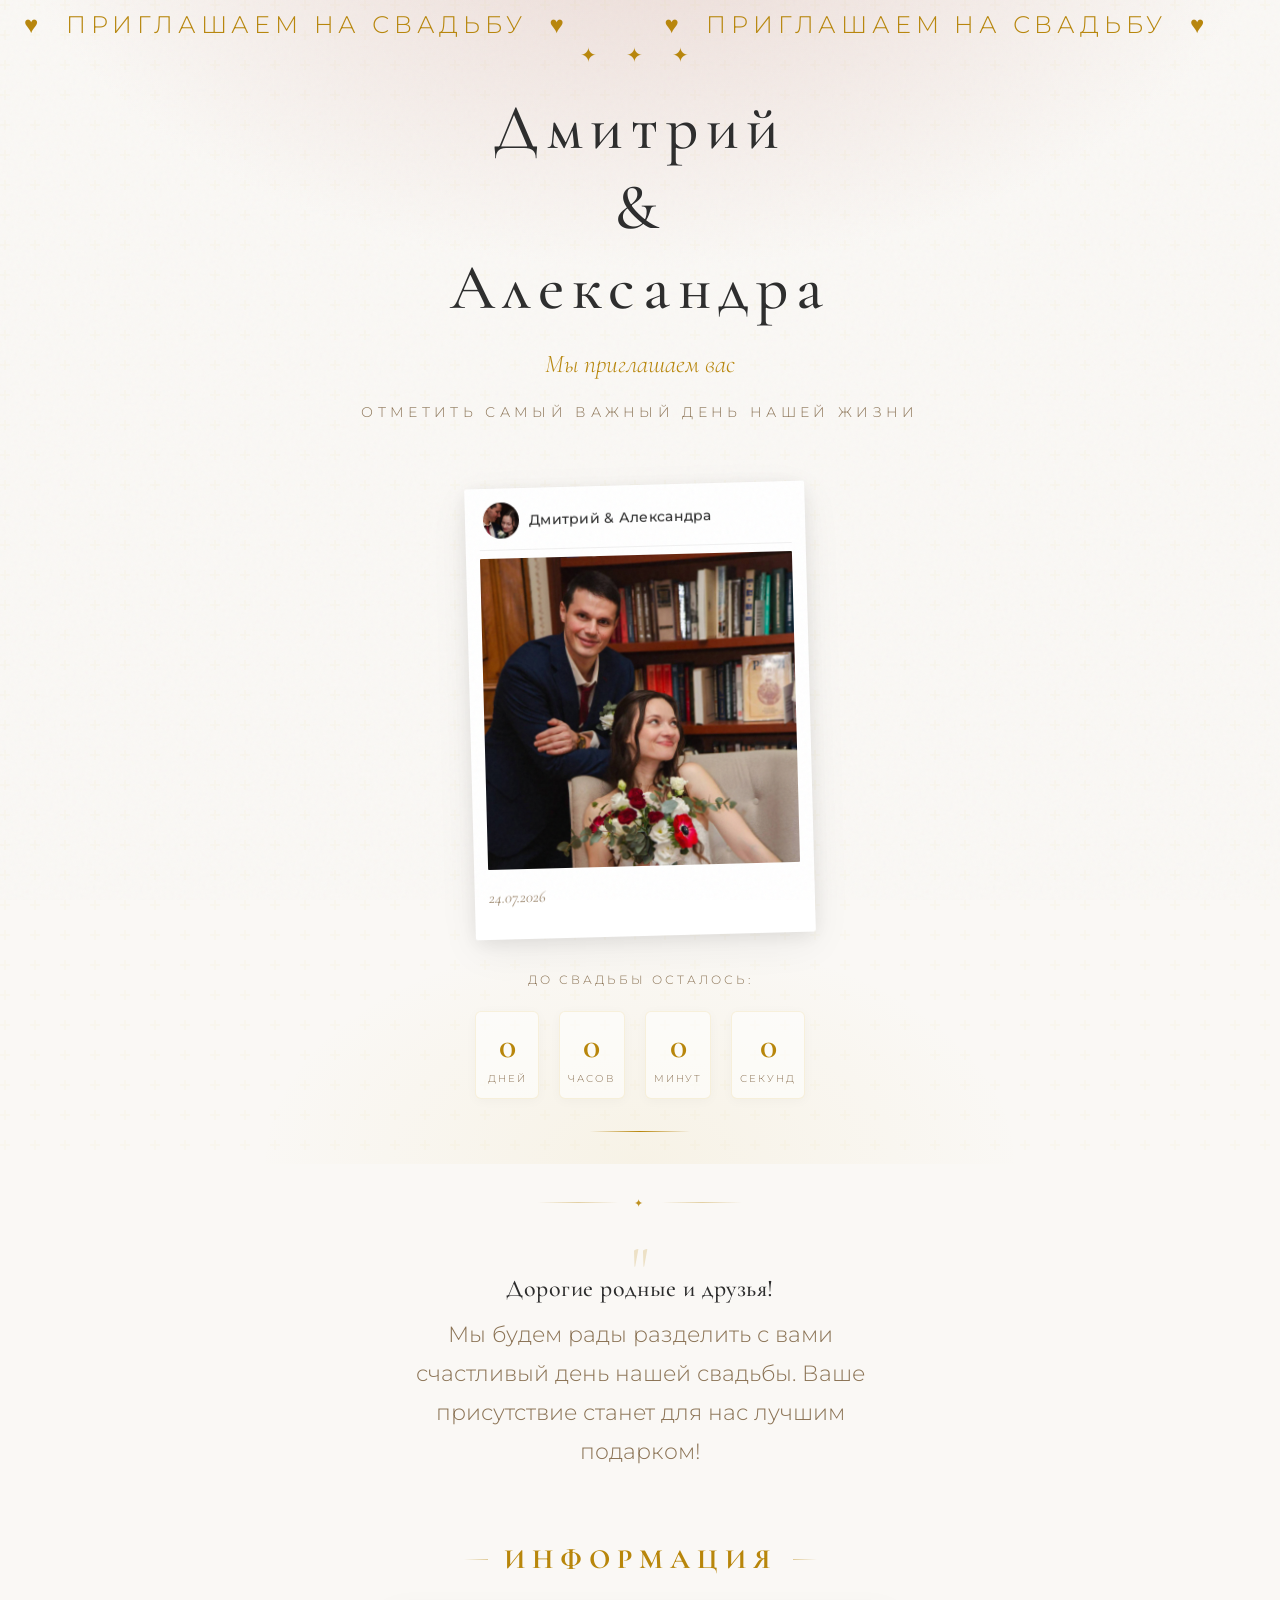
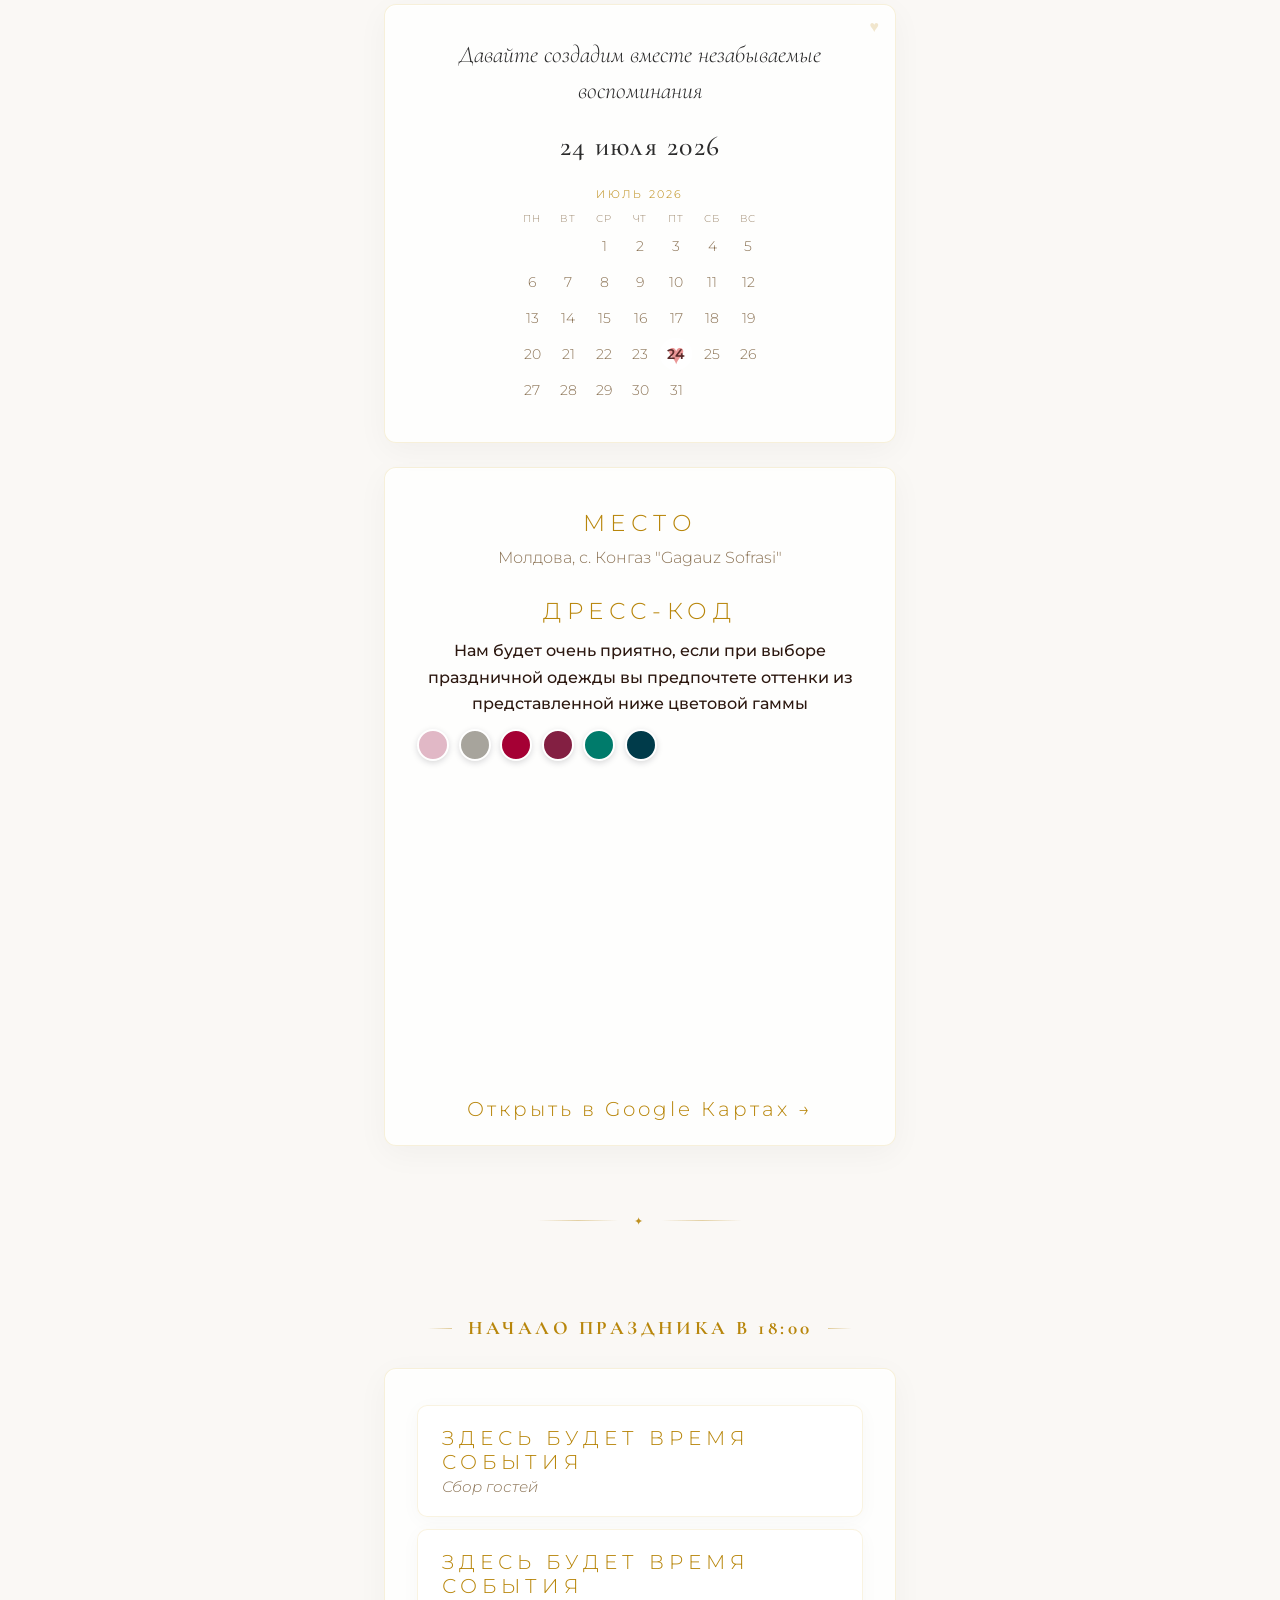
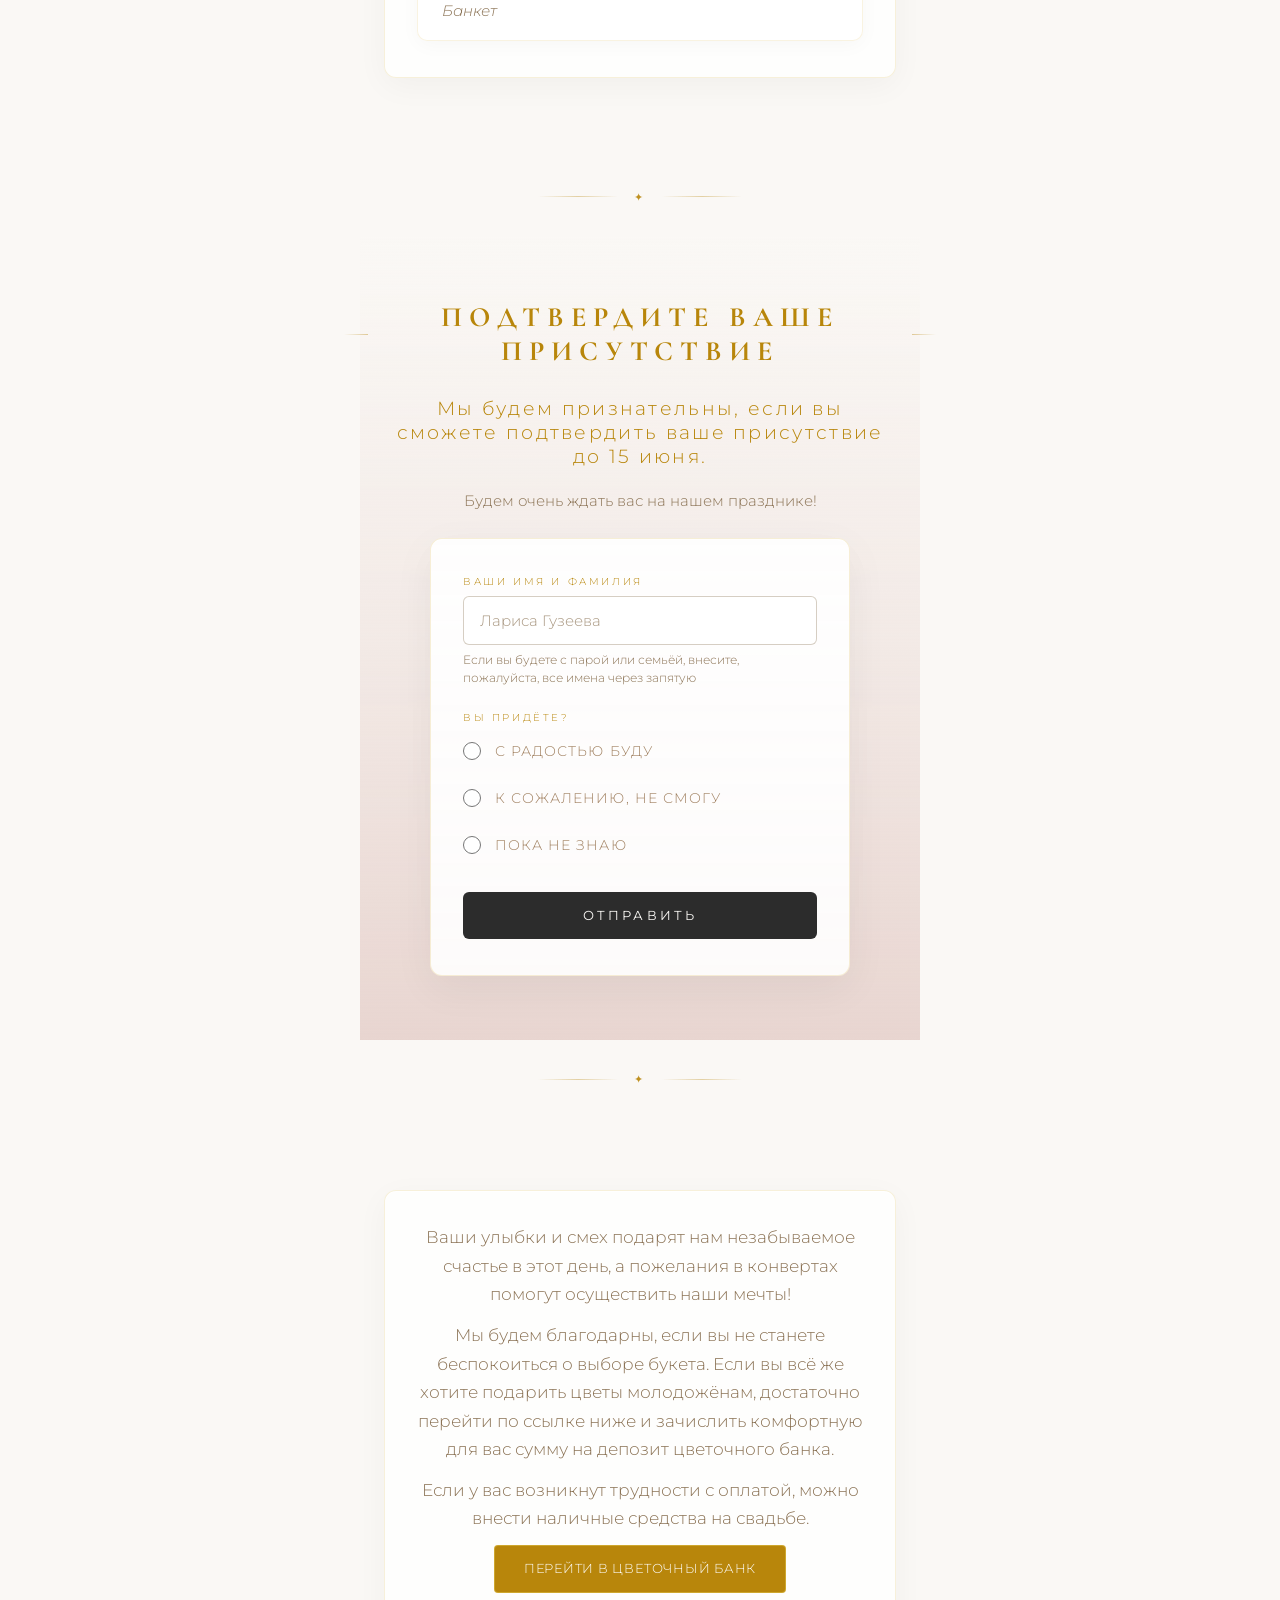
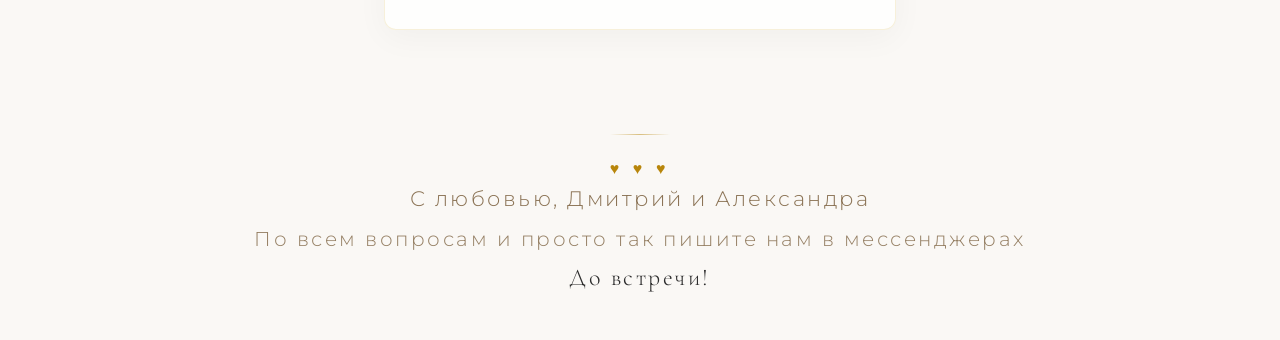
==== index.html @ a5b95714 "Update index.htmlkong" ====
<!DOCTYPE html>
<html lang="ru">
<head>
  <meta charset="UTF-8">
  <meta name="viewport" content="width=device-width, initial-scale=1.0">
  <title>Приглашение на свадьбу</title>
  <link rel="preconnect" href="https://fonts.googleapis.com">
  <link rel="preconnect" href="https://fonts.gstatic.com" crossorigin>
  <link href="https://fonts.googleapis.com/css2?family=Cormorant+Garamond:ital,wght@0,400;0,500;0,600;1,400&family=Montserrat:wght@300;400;500&display=swap" rel="stylesheet">
  <link rel="stylesheet" href="style.css">
</head>
<body>
  <div class="hero-with-marquee">
    <div class="marquee-wrap">
      <div class="marquee">
      <span class="marquee__part"><span>♥</span> Приглашаем на свадьбу <span>♥</span></span>
      <span class="marquee__part"><span>♥</span> Приглашаем на свадьбу <span>♥</span></span>
      <span class="marquee__part"><span>♥</span> Приглашаем на свадьбу <span>♥</span></span>
      <span class="marquee__part"><span>♥</span> Приглашаем на свадьбу <span>♥</span></span>
      <span class="marquee__part"><span>♥</span> Приглашаем на свадьбу <span>♥</span></span>
      <span class="marquee__part"><span>♥</span> Приглашаем на свадьбу <span>♥</span></span>
      <span class="marquee__part"><span>♥</span> Приглашаем на свадьбу <span>♥</span></span>
      <span class="marquee__part"><span>♥</span> Приглашаем на свадьбу <span>♥</span></span>
    </div>
    </div>
    <section class="hero">
    <p class="ornament">✦ ✦ ✦</p>
    <h1 class="names">Дмитрий</br>& </br>Александра</h1>
    <p class="and">Мы приглашаем вас</p>
    <p class="invite-text">отметить самый важный день нашей жизни</p>
    <div class="hero-polaroid">
      <div class="polaroid polaroid--hero">
        <div class="polaroid__header">
          <div class="polaroid__avatar" style="background-image: url('zxcvbn.jpeg');"></div>
          <div class="polaroid__names">Дмитрий & Александра</div>
        </div>
        <div class="polaroid__img">
          <img src="asdfgh.jpeg" alt="Дмитрий и Александра">
        </div>
        <div class="polaroid__footer">
          <span class="polaroid__caption">24.07.2026</span>
        </div>
      </div>
    </div>
    <p class="countdown-label-text">до свадьбы осталось:</p>
    <div class="countdown" id="countdown">
      <div class="countdown-item">
        <span class="countdown-value" id="days">—</span>
        <span class="countdown-label">дней</span>
      </div>
      <div class="countdown-item">
        <span class="countdown-value" id="hours">—</span>
        <span class="countdown-label">часов</span>
      </div>
      <div class="countdown-item">
        <span class="countdown-value" id="mins">—</span>
        <span class="countdown-label">минут</span>
      </div>
      <div class="countdown-item">
        <span class="countdown-value" id="secs">—</span>
        <span class="countdown-label">секунд</span>
      </div>
    </div>
    <div class="divider"></div>
  </section>
  </div>

  <div class="section-divider" data-scroll><span>✦</span></div>

  <div class="welcome-block" data-scroll>
    <p class="welcome-block__title">Дорогие родные и друзья!</p>
    <p class="welcome-block__text">Мы будем рады разделить с вами счастливый день нашей свадьбы. Ваше присутствие станет для нас лучшим подарком!</p>
  </div>

  <section class="section section--compact-bottom" data-scroll>
    <h2 class="section-title">Информация</h2>
    <div class="date-block">
      <p class="date-block__phrase">Давайте создадим вместе незабываемые воспоминания</p>
      <p class="date-block__date-script">24 июля 2026</p>
      <div class="date-block__calendar">
        <div class="date-block__calendar-title">Июль 2026</div>
        <div class="date-block__calendar-weekdays">
          <span>ПН</span><span>ВТ</span><span>СР</span><span>ЧТ</span><span>ПТ</span><span>СБ</span><span>ВС</span>
        </div>
        <div class="date-block__calendar-days">
          <span class="date-block__calendar-day"></span>
          <span class="date-block__calendar-day"></span>
          <span class="date-block__calendar-day">1</span>
          <span class="date-block__calendar-day">2</span>
          <span class="date-block__calendar-day">3</span>
          <span class="date-block__calendar-day">4</span>
          <span class="date-block__calendar-day">5</span>
          <span class="date-block__calendar-day">6</span>
          <span class="date-block__calendar-day">7</span>
          <span class="date-block__calendar-day">8</span>
          <span class="date-block__calendar-day">9</span>
          <span class="date-block__calendar-day">10</span>
          <span class="date-block__calendar-day">11</span>
          <span class="date-block__calendar-day">12</span>
          <span class="date-block__calendar-day">13</span>
          <span class="date-block__calendar-day">14</span>
          <span class="date-block__calendar-day">15</span>
          <span class="date-block__calendar-day">16</span>
          <span class="date-block__calendar-day">17</span>
          <span class="date-block__calendar-day">18</span>
          <span class="date-block__calendar-day">19</span>
          <span class="date-block__calendar-day">20</span>
          <span class="date-block__calendar-day">21</span>
          <span class="date-block__calendar-day">22</span>
          <span class="date-block__calendar-day">23</span>
          <span class="date-block__calendar-day date-block__calendar-day--wedding"><span>24</span></span>
          <span class="date-block__calendar-day">25</span>
          <span class="date-block__calendar-day">26</span>
          <span class="date-block__calendar-day">27</span>
          <span class="date-block__calendar-day">28</span>
          <span class="date-block__calendar-day">29</span>
          <span class="date-block__calendar-day">30</span>
          <span class="date-block__calendar-day">31</span>
        </div>
      </div>
    </div>
    <div class="place-card">
      <div class="place-card__info">
  <div class="detail-row">
    <span class="detail-label">Место</span>
    Молдова, с. Конгаз "Gagauz Sofrasi"
  </div>
  <div class="detail-row dress-code-row">
    <span class="detail-label">Дресс-код</span>
    <div class="dress-code-content">
      <span class="dress-code-label">Нам будет очень приятно, если при выборе праздничной одежды вы предпочтете оттенки из представленной ниже цветовой гаммы</span>
      <div class="color-palette">
        <div class="color-swatch" style="background-color: #E1B8C6;" title="Pantone 19-1224 TPX - Truffle"></div>
        <div class="color-swatch" style="background-color: #A7A49C;" title="Pantone 17-1115 TPX - Walnut"></div>
        <div class="color-swatch" style="background-color: #A50034;" title="Pantone 19-4916 TPX - Deep Teal"></div>
        <div class="color-swatch" style="background-color: #831F42;" title="Pantone 19-1224 TPX - Truffle"></div>
        <div class="color-swatch" style="background-color: #007B6B;" title="Pantone 17-1115 TPX - Walnut"></div>
        <div class="color-swatch" style="background-color: #003B4A;" title="Pantone 19-4916 TPX - Deep Teal"></div>
      </div>
    </div>
  </div>
</div>
      <div class="place-card__map">
        <iframe src="https://maps.google.com/maps?q=Kongaz,+Moldova&t=m&z=13&output=embed"  allowfullscreen="" loading="lazy" referrerpolicy="no-referrer-when-downgrade" title="Молдова, г. Чадыр-Лунга"></iframe>
      </div>
      <p class="place-card__link">
        <a href="https://www.google.com/maps/place/Gagauz+Sofrası/@46.1061228,28.6009418,13.83z/data=!4m18!1m8!3m7!1s0x40b7cd3c4e07f09d:0x3402a57061448d49!2z0KfQsNC00YvRgC3Qm9GD0L3Qs9CwLCDQnNC-0LvQtNC-0LLQsA!3b1!8m2!3d46.0590759!4d28.8212268!16zL20vMGR5czh2!3m8!1s0x40b631abdd2b59dd:0x30cd38978a6bdcf3!5m2!4m1!1i2!8m2!3d46.0997766!4d28.5982657!16s%2Fg%2F11ffw6vs9q?entry=ttu&g_ep=EgoyMDI2MDQyOS4wIKXMDSoASAFQAw%3D%3D" target="_blank" rel="noopener noreferrer" class="map-link">Открыть в Google Картах →</a>
      </p>
    </div>
  </section>

  <div class="section-divider" data-scroll><span>✦</span></div>

  <section class="section" data-scroll>
    <h2 class="section-title section-title--small">НАЧАЛО ПРАЗДНИКА В 18:00</h2>
    <div class="details-card">
      <div class="timing-card">
        <div class="timing-time">Здесь будет время события</div>
        <div class="timing-event">Сбор гостей</div>
      </div>
      <div class="timing-card">
        <div class="timing-time">Здесь будет время события</div>
        <div class="timing-event">Банкет</div>
      </div>
    </div>
  </section>

  <div class="section-divider" data-scroll><span>✦</span></div>

  <section class="section rsvp-section" data-scroll>
    <h2 class="section-title">Подтвердите ваше присутствие</h2>
    <p class="form-deadline">Мы будем признательны, если вы сможете подтвердить ваше присутствие до 15 июня.</p>
    <p class="rsvp-text" style="margin-bottom: 1.5rem;">
      Будем очень ждать вас на нашем празднике!
    </p>
   <form class="rsvp-form" id="rsvp-form" action="https://formspree.io/f/xbdzqblz" method="POST">

<input type="hidden" name="_next" value="https://DimaSasha.github.io/wedding-site/thanks.html">

  <div class="form-group">
    <label for="fio" class="form-label">Ваши имя и фамилия</label>
    <input type="text" id="fio" name="fio" placeholder="Лариса Гузеева" required>
    <p class="form-hint">Если вы будете с парой или семьёй, внесите, пожалуйста, все имена через запятую</p>
  </div>

  <div class="form-group">
    <label class="form-label">Вы придёте?</label>
    <div class="form-options">
      <label class="form-option">
        <input type="radio" name="presence" value="yes" required>
        С радостью буду
      </label>
      <label class="form-option">
        <input type="radio" name="presence" value="no">
        К сожалению, не смогу
      </label>
      <label class="form-option">
        <input type="radio" name="presence" value="maybe">
        Пока не знаю
      </label>
    </div>
  </div>

  <button type="submit" class="form-submit">Отправить</button>
</form>
  </section>

  <div class="section-divider" data-scroll><span>✦</span></div>

  <section class="section" data-scroll>
    <div class="flowers-note">
      <p class="flowers-note__text">
        Ваши улыбки и смех подарят нам незабываемое счастье в этот день, а пожелания в конвертах помогут осуществить наши мечты!
      </p>
      <p class="flowers-note__text">
        Мы будем благодарны, если вы не станете беспокоиться о выборе букета. Если вы всё же хотите подарить цветы молодожёнам, достаточно перейти по ссылке ниже и зачислить комфортную для вас сумму на депозит цветочного банка.
      </p>
      <p class="flowers-note__text">
        Если у вас возникнут трудности с оплатой, можно внести наличные средства на свадьбе.
      </p>
      <p class="flowers-note__link">
        <a href="https://bouquetist.ru/svadba-dmitriya-i-aleksandry/" target="_blank" rel="noopener noreferrer" class="flowers-note__button">
          Перейти в цветочный банк
        </a>
      </p>
    </div>
  </section>

  <footer class="footer">
    <p class="footer-hearts">♥ ♥ ♥</p>
    <p>С любовью, Дмитрий и Александра</p>
    <p class="footer-contact">По всем вопросам и просто так пишите нам в мессенджерах</p>
    <p class="footer-goodbye">До встречи!</p>
  </footer>

  <script src="script.js"></script>
</body>
</html>
---- style.css ----
:root {
  --cream: #faf8f5;
  --blush: #e8d5d0;
  --gold: #b8860b;
  --gold-light: #d4af37;
  --charcoal: #2c2c2c;
  --soft-brown: #8b7355;
  --bronze: #a08060;
}

* {
  margin: 0;
  padding: 0;
  box-sizing: border-box;
}

html {
  scroll-behavior: smooth;
}

body {
   
  transition: opacity 0.4s ease;

  font-family: 'Montserrat', sans-serif;
  background: var(--cream);
  color: var(--charcoal);
  overflow-x: hidden;
  font-weight: 300;
  position: relative;
}

body::before {
  content: '';
  position: fixed;
  top: 0;
  left: 0;
  right: 0;
  bottom: 0;
  background-image: url("data:image/svg+xml,%3Csvg viewBox='0 0 256 256' xmlns='http://www.w3.org/2000/svg'%3E%3Cfilter id='noise'%3E%3CfeTurbulence type='fractalNoise' baseFrequency='0.9' numOctaves='4' stitchTiles='stitch'/%3E%3C/filter%3E%3Crect width='100%25' height='100%25' filter='url(%23noise)' opacity='0.03'/%3E%3C/svg%3E");
  pointer-events: none;
  z-index: 9999;
}

.hero-with-marquee {
  position: relative;
}

.marquee-wrap {
  position: absolute;
  top: 0;
  left: 0;
  right: 0;
  z-index: 10;
  overflow: hidden;
  padding: 0.6rem 0 1.25rem;
  white-space: nowrap;
  background: transparent;
}

.marquee {
  display: inline-flex;
  font-size: 1.5rem;
  letter-spacing: 0.2em;
  color: var(--soft-brown);
  animation: marquee 30s linear infinite;
}

.marquee__part {
  flex-shrink: 0;
  padding-right: 2em;
  white-space: nowrap;
  text-transform: uppercase;
}

.marquee span {
  color: var(--gold);
  margin: 0 0.5em;
}

@keyframes marquee {
  0% { transform: translateX(0); }
  100% { transform: translateX(-12.5%); }
}

.hero {
  min-height: 100vh;
  display: flex;
  flex-direction: column;
  align-items: center;
  justify-content: center;
  text-align: center;
  padding: 2rem 1.5rem;
  position: relative;
  background: 
    radial-gradient(ellipse 90% 60% at 50% -10%, rgba(232, 213, 208, 0.9) 0%, transparent 55%),
    radial-gradient(ellipse 60% 40% at 50% 100%, rgba(212, 175, 55, 0.08) 0%, transparent 50%),
    var(--cream);
}

.hero::before {
  content: '';
  position: absolute;
  top: 0;
  left: 0;
  right: 0;
  bottom: 0;
  background: url("data:image/svg+xml,%3Csvg width='60' height='60' viewBox='0 0 60 60' xmlns='http://www.w3.org/2000/svg'%3E%3Cg fill='none' fill-rule='evenodd'%3E%3Cg fill='%23d4af37' fill-opacity='0.06'%3E%3Cpath d='M36 34v-4h-2v4h-4v2h4v4h2v-4h4v-2h-4zm0-30V0h-2v4h-4v2h4v4h2V6h4V4h-4zM6 34v-4H4v4H0v2h4v4h2v-4h4v-2H6zM6 4V0H4v4H0v2h4v4h2V6h4V4H6z'/%3E%3C/g%3E%3C/g%3E%3C/svg%3E");
  opacity: 0.6;
  pointer-events: none;
}

.hero::after {
  content: '';
  position: absolute;
  top: 1.5rem;
  left: 1.5rem;
  right: 1.5rem;
  bottom: 1.5rem;
  border-radius: 2px;
  pointer-events: none;
}

.ornament {
  font-family: 'Cormorant Garamond', serif;
  font-size: 1.25rem;
  color: var(--gold);
  letter-spacing: 0.6em;
  margin-top: 0.7rem;
  margin-bottom: 1.25rem;
  animation: fadeIn 1.2s ease-out;
}

.names {
  font-family: 'Cormorant Garamond', serif;
  font-size: clamp(2.25rem, 7vw, 4rem);
  font-weight: 500;
  letter-spacing: 0.12em;
  line-height: 1.25;
  margin-bottom: 0.5rem;
  color: var(--charcoal);
  animation: fadeIn 1s ease-out 0.2s both;
  text-shadow: 0 1px 2px rgba(255,255,255,0.5);
}

.and {
  font-family: 'Cormorant Garamond', serif;
  font-style: italic;
  font-size: 1.6rem;
  color: var(--gold);
  margin: 0.75rem 0 1.5rem;
  animation: fadeIn 1s ease-out 0.4s both;
}

.invite-text {
  font-size: 0.9rem;
  letter-spacing: 0.3em;
  text-transform: uppercase;
  color: var(--soft-brown);
  margin-bottom: 2.5rem;
  animation: fadeIn 1s ease-out 0.6s both;
}

.countdown {
  display: flex;
  gap: clamp(0.75rem, 3vw, 1.25rem);
  justify-content: center;
  flex-wrap: wrap;
  margin-top: 1rem;
  animation: fadeIn 1s ease-out 0.7s both;
}

.countdown-item {
  text-align: center;
  min-width: 64px;
  padding: 0.75rem 0.5rem;
  background: rgba(255, 255, 255, 0.55);
  border-radius: 6px;
  border: 1px solid rgba(212, 175, 55, 0.15);
  box-shadow: 0 2px 12px rgba(0,0,0,0.03);
  transition: transform 0.25s ease, box-shadow 0.25s ease;
}

.countdown-item:hover {
  transform: translateY(-2px);
  box-shadow: 0 4px 16px rgba(0,0,0,0.05);
}

.countdown-value {
  font-family: 'Cormorant Garamond', serif;
  font-size: clamp(1.75rem, 4vw, 2.25rem);
  font-weight: 600;
  color: var(--gold);
  display: block;
  line-height: 1.2;
}

.countdown-label {
  font-size: 0.6rem;
  letter-spacing: 0.2em;
  text-transform: uppercase;
  color: var(--soft-brown);
  margin-top: 0.2rem;
}

.countdown-label-text {
  font-size: 0.75rem;
  letter-spacing: 0.25em;
  text-transform: uppercase;
  color: var(--soft-brown);
  margin-top: 0.5rem;
  margin-bottom: 0.5rem;
}

.divider {
  width: 100px;
  height: 1px;
  background: linear-gradient(90deg, transparent, var(--gold), transparent);
  margin: 2rem auto 0;
  animation: fadeIn 1s ease-out 0.8s both;
}

.section-divider {
  display: flex;
  align-items: center;
  justify-content: center;
  gap: 1rem;
  padding: 2rem 0;
  margin: 0 auto;
  max-width: 560px;
  opacity: 0;
  transform: scale(0.95);
  transition: opacity 0.5s ease, transform 0.5s ease;
}

.section-divider.visible {
  opacity: 1;
  transform: scale(1);
}

.section-divider::before,
.section-divider::after {
  content: '';
  flex: 1;
  max-width: 80px;
  height: 1px;
  background: linear-gradient(90deg, transparent, rgba(184, 134, 11, 0.35), transparent);
}

.section-divider span {
  font-size: 0.7rem;
  letter-spacing: 0.3em;
  color: var(--gold);
  opacity: 0.9;
}

.section-divider .divider-ornament {
  display: inline-flex;
  gap: 0.35rem;
  align-items: center;
}

.section-divider .divider-ornament::before,
.section-divider .divider-ornament::after {
  content: '·';
  font-size: 0.5rem;
  color: var(--gold);
  opacity: 0.6;
}

@keyframes fadeIn {
  from {
    opacity: 0;
    transform: translateY(16px);
  }
  to {
    opacity: 1;
    transform: translateY(0);
  }
}

.section {
  max-width: 560px;
  margin: 0 auto;
  padding: 3.5rem 1.5rem;
  text-align: center;
  opacity: 0;
  transform: translateY(24px);
  transition: opacity 0.6s ease, transform 0.6s ease;
}

.section.visible {
  opacity: 1;
  transform: translateY(0);
}

.section--compact-bottom {
  padding-bottom: 2.2rem;
}

.section-title {
  font-family: 'Cormorant Garamond', serif;
  font-size: clamp(1.5rem, 4vw, 1.75rem);
  color: var(--gold);
  letter-spacing: 0.25em;
  margin-bottom: 1.75rem;
  text-transform: uppercase;
  position: relative;
  display: inline-block;
}

.section-title--small {
  font-size: 1.2rem;
  letter-spacing: 0.18em;
  white-space: nowrap;
}

.section-title::before,
.section-title::after {
  content: '';
  position: absolute;
  top: 50%;
  width: 24px;
  height: 1px;
  background: linear-gradient(90deg, transparent, rgba(184, 134, 11, 0.4));
}

.section-title::before {
  right: calc(100% + 1rem);
}

.section-title::after {
  left: calc(100% + 1rem);
  background: linear-gradient(90deg, rgba(184, 134, 11, 0.4), transparent);
}

.details-card {
  background: rgba(255, 255, 255, 0.82);
  border: 1px solid rgba(212, 175, 55, 0.18);
  border-radius: 12px;
  padding: 2.25rem 2rem;
  margin-bottom: 1.5rem;
  box-shadow: 0 8px 32px rgba(0, 0, 0, 0.04), 0 1px 0 rgba(255,255,255,0.8) inset;
  transition: transform 0.35s ease, box-shadow 0.35s ease;
}

.details-card:hover {
  transform: translateY(-2px);
  box-shadow: 0 12px 40px rgba(0, 0, 0, 0.06), 0 1px 0 rgba(255,255,255,0.8) inset;
}

.detail-row {
  margin-bottom: 1.25rem;
  font-size: 1rem;
  line-height: 1.65;
  color: var(--soft-brown);
}

.detail-row:last-child {
  margin-bottom: 0;
}

.detail-label {
  display: block;
  font-size: 1.45rem;
  letter-spacing: 0.25em;
  text-transform: uppercase;
  color: var(--gold);
  margin-bottom: 0.2rem;
}

.date-block {
  background: rgba(255, 255, 255, 0.82);
  border: 1px solid rgba(212, 175, 55, 0.18);
  border-radius: 12px;
  padding: 2rem 2rem 2.25rem;
  margin-bottom: 1.5rem;
  box-shadow: 0 8px 32px rgba(0, 0, 0, 0.04), 0 1px 0 rgba(255,255,255,0.8) inset;
  text-align: center;
  position: relative;
  overflow: hidden;
}

.date-block::before {
  content: '♥';
  position: absolute;
  top: 0.75rem;
  right: 1rem;
  font-size: 1rem;
  color: rgba(184, 134, 11, 0.2);
}

.date-block__phrase {
  font-family: 'Cormorant Garamond', serif;
  font-size: 1.5rem;
  font-style: italic;
  color: var(--charcoal);
  margin-bottom: 1.25rem;
  line-height: 1.5;
}

.date-block__date-script {
  font-family: 'Cormorant Garamond', serif;
  font-size: 1.75rem;
  font-weight: 500;
  color: var(--charcoal);
  margin-bottom: 1.5rem;
  letter-spacing: 0.05em;
}

.date-block__calendar {
  display: inline-block;
  text-align: center;
  font-size: 0.85rem;
  color: var(--soft-brown);
}

.date-block__calendar-title {
  font-size: 0.7rem;
  letter-spacing: 0.2em;
  text-transform: uppercase;
  color: var(--gold);
  margin-bottom: 0.75rem;
}

.date-block__calendar-weekdays {
  display: grid;
  grid-template-columns: repeat(7, 2rem);
  gap: 0.25rem;
  margin-bottom: 0.35rem;
  font-size: 0.6rem;
  letter-spacing: 0.1em;
  color: var(--soft-brown);
  opacity: 0.85;
}

.date-block__calendar-days {
  display: grid;
  grid-template-columns: repeat(7, 2rem);
  gap: 0.25rem;
  font-family: 'Montserrat', sans-serif;
}

.date-block__calendar-day {
  width: 2rem;
  height: 2rem;
  display: flex;
  align-items: center;
  justify-content: center;
  border-radius: 4px;
}

.date-block__calendar-day--wedding {
  position: relative;
  color: #5b2a2a; /* тёмный цвет числа 25 для контраста */
  font-weight: 600;
  background: rgba(255, 255, 255, 0.96);
  border-radius: 999px;
}

.date-block__calendar-day--wedding::before {
  content: '♥';
  position: absolute;
  font-size: 1.8rem;
  color: rgba(220, 80, 80, 0.6); /* мягкое розово‑красное сердце */
  line-height: 1;
}

.date-block__calendar-day--wedding span {
  position: relative;
  z-index: 1;
}

.rsvp-section {
  background: linear-gradient(180deg, var(--cream) 0%, rgba(232, 213, 208, 0.4) 50%, var(--blush) 100%);
  padding: 4rem 1.5rem;
}

.rsvp-text {
  font-size: 0.95rem;
  color: var(--soft-brown);
  margin-bottom: 1.25rem;
  line-height: 1.75;
}

.footer {
  padding: 3rem 1.5rem;
  text-align: center;
  font-size: 1.3rem;
  color: var(--soft-brown);
  letter-spacing: 0.12em;
}

.footer-hearts {
  font-size: 1rem;
  color: var(--gold);
  margin-bottom: 0.5rem;
  letter-spacing: 0.3em;
}

.footer-contact {
  font-size: 1.25rem;
  color: var(--soft-brown);
  margin-top: 1rem;
  opacity: 0.9;
}

.footer-goodbye {
  font-family: 'Cormorant Garamond', serif;
  font-size: 1.5rem;
  margin-top: 0.75rem;
  color: var(--charcoal);
}

.footer::before {
  content: '';
  display: block;
  width: 60px;
  height: 1px;
  background: linear-gradient(90deg, transparent, var(--gold), transparent);
  margin: 0 auto 1.5rem;
  opacity: 0.5;
}

.place-card {
  background: rgba(255, 255, 255, 0.82);
  border: 1px solid rgba(212, 175, 55, 0.18);
  border-radius: 12px;
  overflow: hidden;
  box-shadow: 0 8px 32px rgba(0, 0, 0, 0.04), 0 1px 0 rgba(255,255,255,0.8) inset;
  transition: transform 0.35s ease, box-shadow 0.35s ease;
}

.place-card:hover {
  transform: translateY(-3px);
  box-shadow: 0 14px 44px rgba(0, 0, 0, 0.06), 0 1px 0 rgba(255,255,255,0.8) inset;
}

.place-card__info {
  padding: 2.25rem 2rem 1.5rem;
  text-align: center;
}

.place-card__info .detail-row {
  margin-bottom: 1.25rem;
}

.place-card__info .detail-row:last-child {
  margin-bottom: 0;
}

.place-card__map {
  overflow: hidden;
  padding: 0 1.5rem 1rem;
}

.place-card__map iframe {
  display: block;
  width: 100%;
  height: 280px;
  border: 0;
  border-radius: 8px;
}

.place-card__link {
  padding: 1rem 2rem 1.5rem;
  text-align: center;
  margin: 0;
}

.map-link-wrap {
  margin-top: 0.75rem;
  text-align: center;
}

.map-link {
  display: inline-flex;
  align-items: center;
  gap: 0.4rem;
  font-size: 1.25rem;
  color: var(--gold);
  text-decoration: none;
  letter-spacing: 0.15em;
  transition: color 0.2s;
}

.map-link:hover {
  color: var(--charcoal);
}

.timing-card {
  background: rgba(255, 255, 255, 0.7);
  border: 1px solid rgba(212, 175, 55, 0.15);
  border-radius: 10px;
  padding: 1.25rem 1.5rem;
  margin-bottom: 0.75rem;
  text-align: left;
  box-shadow: 0 4px 20px rgba(0, 0, 0, 0.03);
  transition: background 0.25s ease, transform 0.25s ease;
}

.timing-card:hover {
  background: rgba(255, 255, 255, 0.85);
  transform: translateX(4px);
}

.timing-card:last-child {
  margin-bottom: 0;
}

.timing-time {
  font-size: 1.25rem;
  letter-spacing: 0.25em;
  text-transform: uppercase;
  color: var(--gold);
  margin-bottom: 0.2rem;
}

.timing-event {
  font-size: 0.95rem;
  color: var(--soft-brown);
  font-style: italic;
}

.form-deadline {
  font-size: 1.2rem;
  color: var(--gold);
  margin-bottom: 1.25rem;
  letter-spacing: 0.12em;
}

.form-group {
  text-align: left;
  margin-bottom: 1.5rem;
}

.form-group .form-label {
  display: block;
  font-size: 0.65rem;
  letter-spacing: 0.25em;
  text-transform: uppercase;
  color: var(--gold);
  margin-bottom: 0.5rem;
}

.form-group input[type="text"] {
  width: 100%;
  padding: 0.85rem 1rem;
  font-family: 'Montserrat', sans-serif;
  font-size: 0.95rem;
  font-weight: 300;
  border: 1px solid rgba(139, 115, 85, 0.35);
  border-radius: 6px;
  background: rgba(255, 255, 255, 0.95);
  color: var(--charcoal);
  transition: border-color 0.2s, box-shadow 0.2s;
}

.form-group input[type="text"]:focus {
  outline: none;
  border-color: var(--gold);
  box-shadow: 0 0 0 3px rgba(184, 134, 11, 0.12);
}

.form-group input::placeholder {
  color: var(--soft-brown);
  opacity: 0.75;
}

.form-hint {
  margin-top: 0.4rem;
  font-size: 0.75rem;
  color: var(--soft-brown);
  line-height: 1.5;
}

.form-options {
  display: flex;
  flex-direction: column;
  gap: 0.5rem;
}

.form-option {
  display: flex;
  align-items: center;
  gap: 0.85rem;
  cursor: pointer;
  padding: 0.65rem 0;
  color: var(--bronze);
  font-size: 0.85rem;
  font-weight: 300;
  letter-spacing: 0.08em;
  text-transform: uppercase;
  transition: color 0.2s;
}

.form-option input[type="radio"] {
  width: 18px;
  height: 18px;
  margin: 0;
  cursor: pointer;
  accent-color: var(--gold);
  flex-shrink: 0;
  border: 1px solid rgba(139, 115, 85, 0.5);
  border-radius: 50%;
  background: #fff;
}

.form-option:hover {
  color: var(--charcoal);
}

.rsvp-form {
  max-width: 420px;
  margin: 0 auto;
  background: rgba(255, 255, 255, 0.9);
  padding: 2.25rem 2rem;
  border-radius: 12px;
  border: 1px solid rgba(212, 175, 55, 0.2);
  box-shadow: 0 12px 40px rgba(0, 0, 0, 0.06), 0 1px 0 rgba(255,255,255,0.9) inset;
  transition: box-shadow 0.35s ease;
}

.rsvp-form:focus-within {
  box-shadow: 0 16px 48px rgba(0, 0, 0, 0.08), 0 0 0 1px rgba(184, 134, 11, 0.15), 0 1px 0 rgba(255,255,255,0.9) inset;
}

.form-submit {
  width: 100%;
  padding: 1rem 1.5rem;
  font-family: 'Montserrat', sans-serif;
  font-size: 0.8rem;
  font-weight: 400;
  letter-spacing: 0.25em;
  text-transform: uppercase;
  color: var(--cream);
  background: var(--charcoal);
  border: none;
  border-radius: 6px;
  cursor: pointer;
  margin-top: 0.25rem;
  transition: all 0.3s ease;
}

.form-submit:hover {
  background: var(--gold);
  transform: translateY(-2px);
  box-shadow: 0 6px 20px rgba(184, 134, 11, 0.25);
}

.flowers-note {
  max-width: 520px;
  margin: 1rem auto 0;
  padding: 2rem 2rem 2.25rem;
  background: rgba(255, 255, 255, 0.82);
  border: 1px solid rgba(212, 175, 55, 0.18);
  border-radius: 12px;
  box-shadow: 0 8px 32px rgba(0, 0, 0, 0.04), 0 1px 0 rgba(255,255,255,0.8) inset;
  text-align: center;
  font-size: 1.05rem;
  color: var(--soft-brown);
  line-height: 1.7;
}

.flowers-note__text {
  margin-bottom: 0.75rem;
}

.flowers-note__link a {
  color: rgb(255, 255, 255);
  text-decoration: none;
  letter-spacing: 0.06em;
}

.flowers-note__link a:hover {
  text-decoration: underline;
}

.flowers-note__button {
  display: inline-block;
  padding: 0.75rem 1.8rem;
  border-radius: 4px;
  border: 1px solid rgba(212, 175, 55, 0.8);
  background: var(--gold);
  font-size: 0.8rem;
  letter-spacing: 0.16em;
  text-transform: uppercase;
  color: var(--cream);
  text-decoration: none;
  transition: all 0.25s ease;
}

.flowers-note__button:hover {
  background: var(--cream);
  color: var(--gold);
  text-decoration: none;
  transform: translateY(-1px);
  box-shadow: 0 6px 18px rgba(184, 134, 11, 0.25);
}

.welcome-block {
  opacity: 0;
  transform: translateY(24px);
  transition: opacity 0.6s ease, transform 0.6s ease;
}

.welcome-block.visible {
  opacity: 1;
  transform: translateY(0);
}

.welcome-block {
  text-align: center;
  padding: 2rem 1.5rem 1rem;
  max-width: 520px;
  margin: 0 auto;
}

.welcome-block {
  position: relative;
}

.welcome-block::before {
  content: '"';
  position: absolute;
  top: -0.25rem;
  left: 50%;
  transform: translateX(-50%);
  font-family: 'Cormorant Garamond', serif;
  font-size: 4rem;
  color: var(--gold);
  opacity: 0.2;
  line-height: 1;
}

.welcome-block__title {
  font-family: 'Cormorant Garamond', serif;
  font-size: 1.5rem;
  font-weight: 500;
  color: var(--charcoal);
  margin-bottom: 0.75rem;
  letter-spacing: 0.02em;
}

.welcome-block__text {
  font-size: 1.35rem;
  line-height: 1.8;
  color: var(--soft-brown);
}

.hero-polaroid {
  margin: 1.5rem 0 1.75rem;
  display: flex;
  justify-content: center;
}

.polaroid {
  background: #fff;
  padding: 0.75rem 0.75rem 1.75rem;
  border-radius: 2px;
  box-shadow: 0 4px 20px rgba(0,0,0,0.08), 0 12px 40px rgba(0,0,0,0.06);
  max-width: 280px;
  transform: rotate(-2deg);
  transition: transform 0.3s ease, box-shadow 0.3s ease;
}

.polaroid:hover {
  transform: rotate(0deg) scale(1.02);
  box-shadow: 0 8px 28px rgba(0,0,0,0.12), 0 16px 48px rgba(0,0,0,0.08);
}

.polaroid--hero {
  max-width: 340px;
  padding: 0.9rem 0.9rem 2rem;
  transform: rotate(-1.5deg);
}

.polaroid--hero .polaroid__header {
  padding: 0 0.25rem 0.65rem;
  margin-bottom: 0.5rem;
}

.polaroid--hero .polaroid__avatar {
  width: 36px;
  height: 36px;
}

.polaroid--hero .polaroid__names {
  font-size: 0.9rem;
}

.polaroid--hero .polaroid__img {
  aspect-ratio: 1;
}

.polaroid--hero .polaroid__footer {
  padding-top: 1.1rem;
}

.polaroid--hero .polaroid__caption {
  font-size: 1rem;
}

.polaroid__header {
  display: flex;
  align-items: center;
  gap: 0.6rem;
  padding: 0 0.25rem 0.6rem;
  border-bottom: 1px solid rgba(0,0,0,0.06);
  margin-bottom: 0.5rem;
}

.polaroid__avatar {
  width: 32px;
  height: 32px;
  border-radius: 50%;
  background-size: cover;
  background-position: center;
  flex-shrink: 0;
}

.polaroid__names {
  font-size: 0.85rem;
  font-weight: 500;
  color: var(--charcoal);
  letter-spacing: 0.02em;
}

.polaroid__label {
  margin-left: auto;
  font-size: 0.65rem;
  letter-spacing: 0.15em;
  color: var(--soft-brown);
  text-transform: uppercase;
}

.polaroid__img {
  overflow: hidden;
  border-radius: 1px;
  aspect-ratio: 1;
  background: var(--cream);
}

.polaroid__img img {
  display: block;
  width: 100%;
  height: 100%;
  object-fit: cover;
}

.polaroid__footer {
  padding-top: 1rem;
  text-align: left;
}

.polaroid__caption {
  font-family: 'Cormorant Garamond', serif;
  font-size: 0.95rem;
  font-style: italic;
  color: var(--soft-brown);
}

.waiting-block {
  text-align: center;
  padding: 0 1.5rem 2rem;
  max-width: 440px;
  margin: 0 auto;
}

.waiting-block__text {
  font-family: 'Cormorant Garamond', serif;
  font-size: 1.4rem;
  color: var(--charcoal);
  line-height: 1.5;
}

.waiting-block__sub {
  font-size: 0.85rem;
  color: var(--soft-brown);
  margin-top: 0.5rem;
  letter-spacing: 0.05em;
}
/* Дресс-код с цветами Pantone */
.dress-code-row {
  display: block !important;
}

.dress-code-content {
  display: flex;
  align-items: center;
  flex-wrap: wrap;
  gap: 0.75rem;
  margin-top: 0.5rem;
}

.dress-code-label {
  font-weight: 500;
  color: #2c1810;
  font-size: 1rem;
}

.color-palette {
  display: flex;
  gap: 0.6rem;
  align-items: center;
}

.color-swatch {
  width: 32px;
  height: 32px;
  border-radius: 50%;
  cursor: pointer;
  transition: all 0.3s ease;
  box-shadow: 0 2px 6px rgba(0, 0, 0, 0.15);
  border: 2px solid white;
}

.color-swatch:hover {
  transform: scale(1.1);
  box-shadow: 0 4px 10px rgba(0, 0, 0, 0.2);
}

@media (max-width: 600px) {
  .color-swatch {
    width: 28px;
    height: 28px;
  }
  .dress-code-content {
    gap: 0.5rem;
  }
}
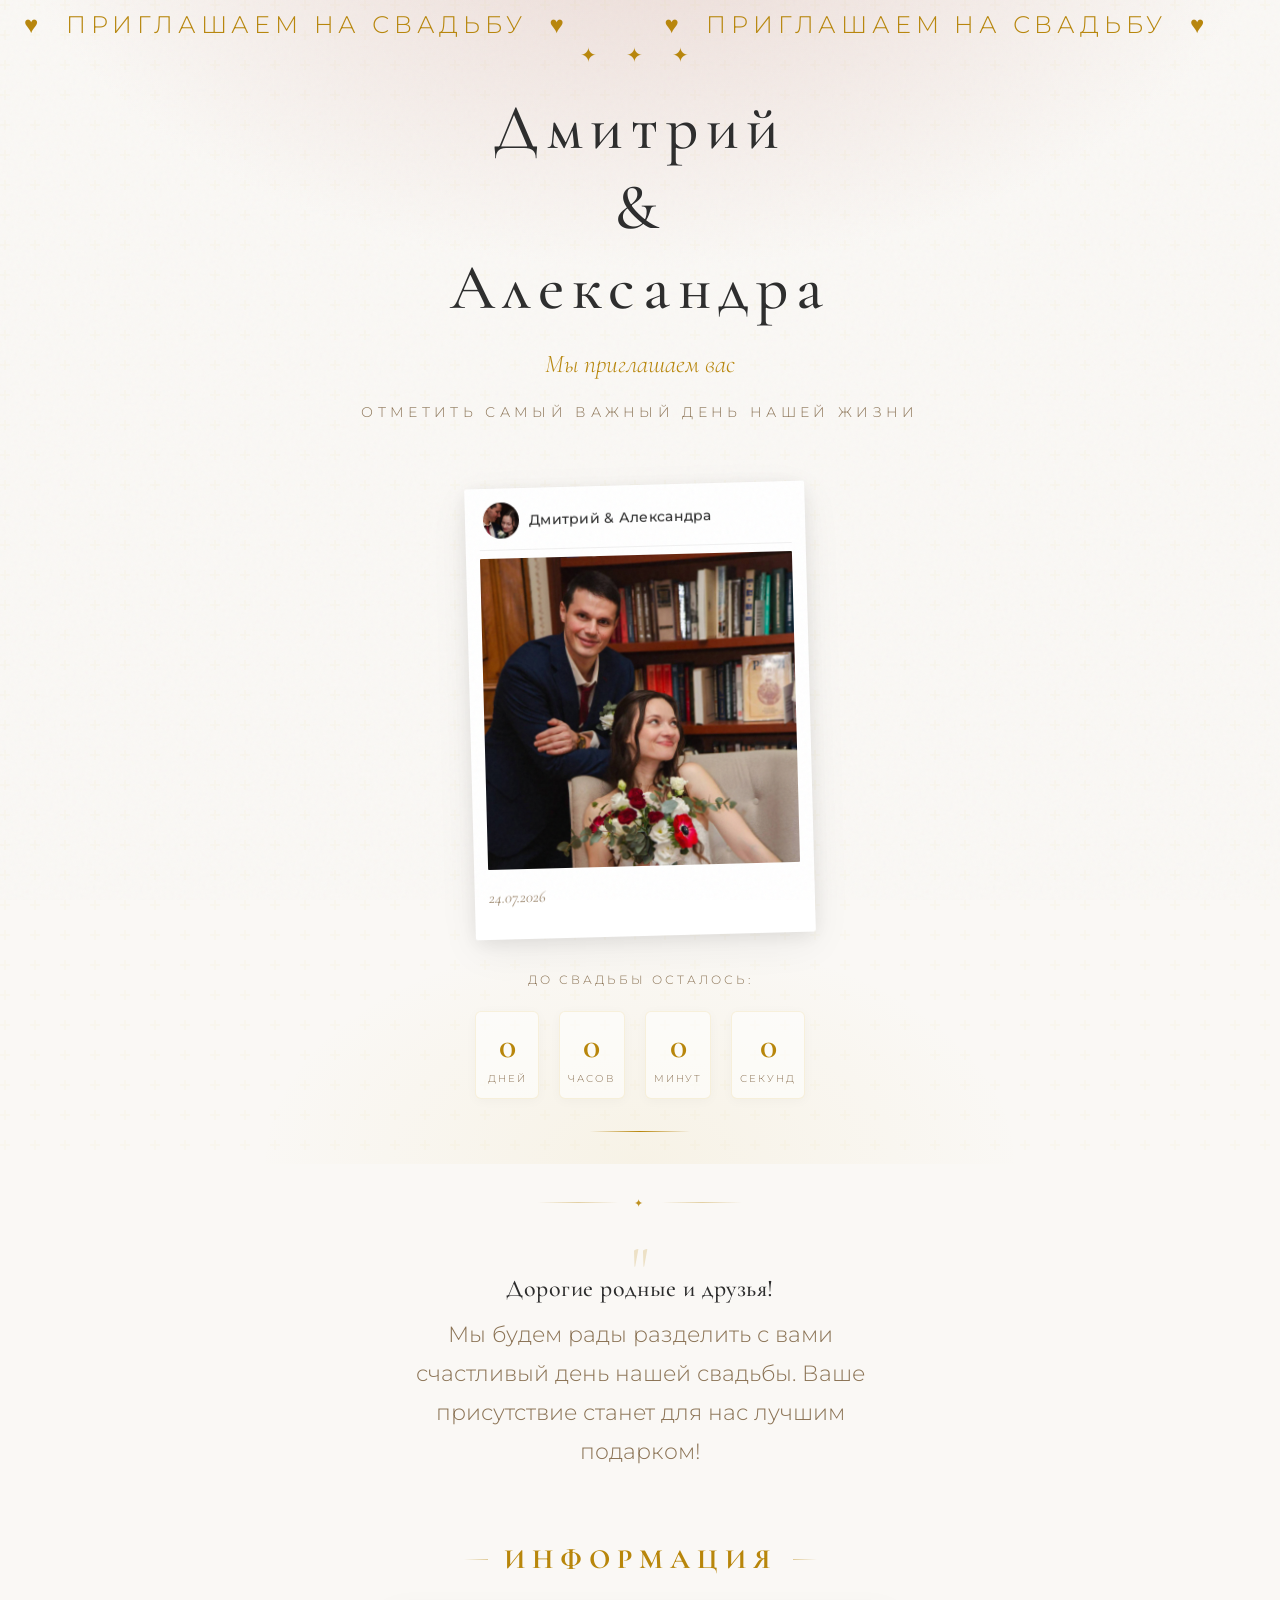
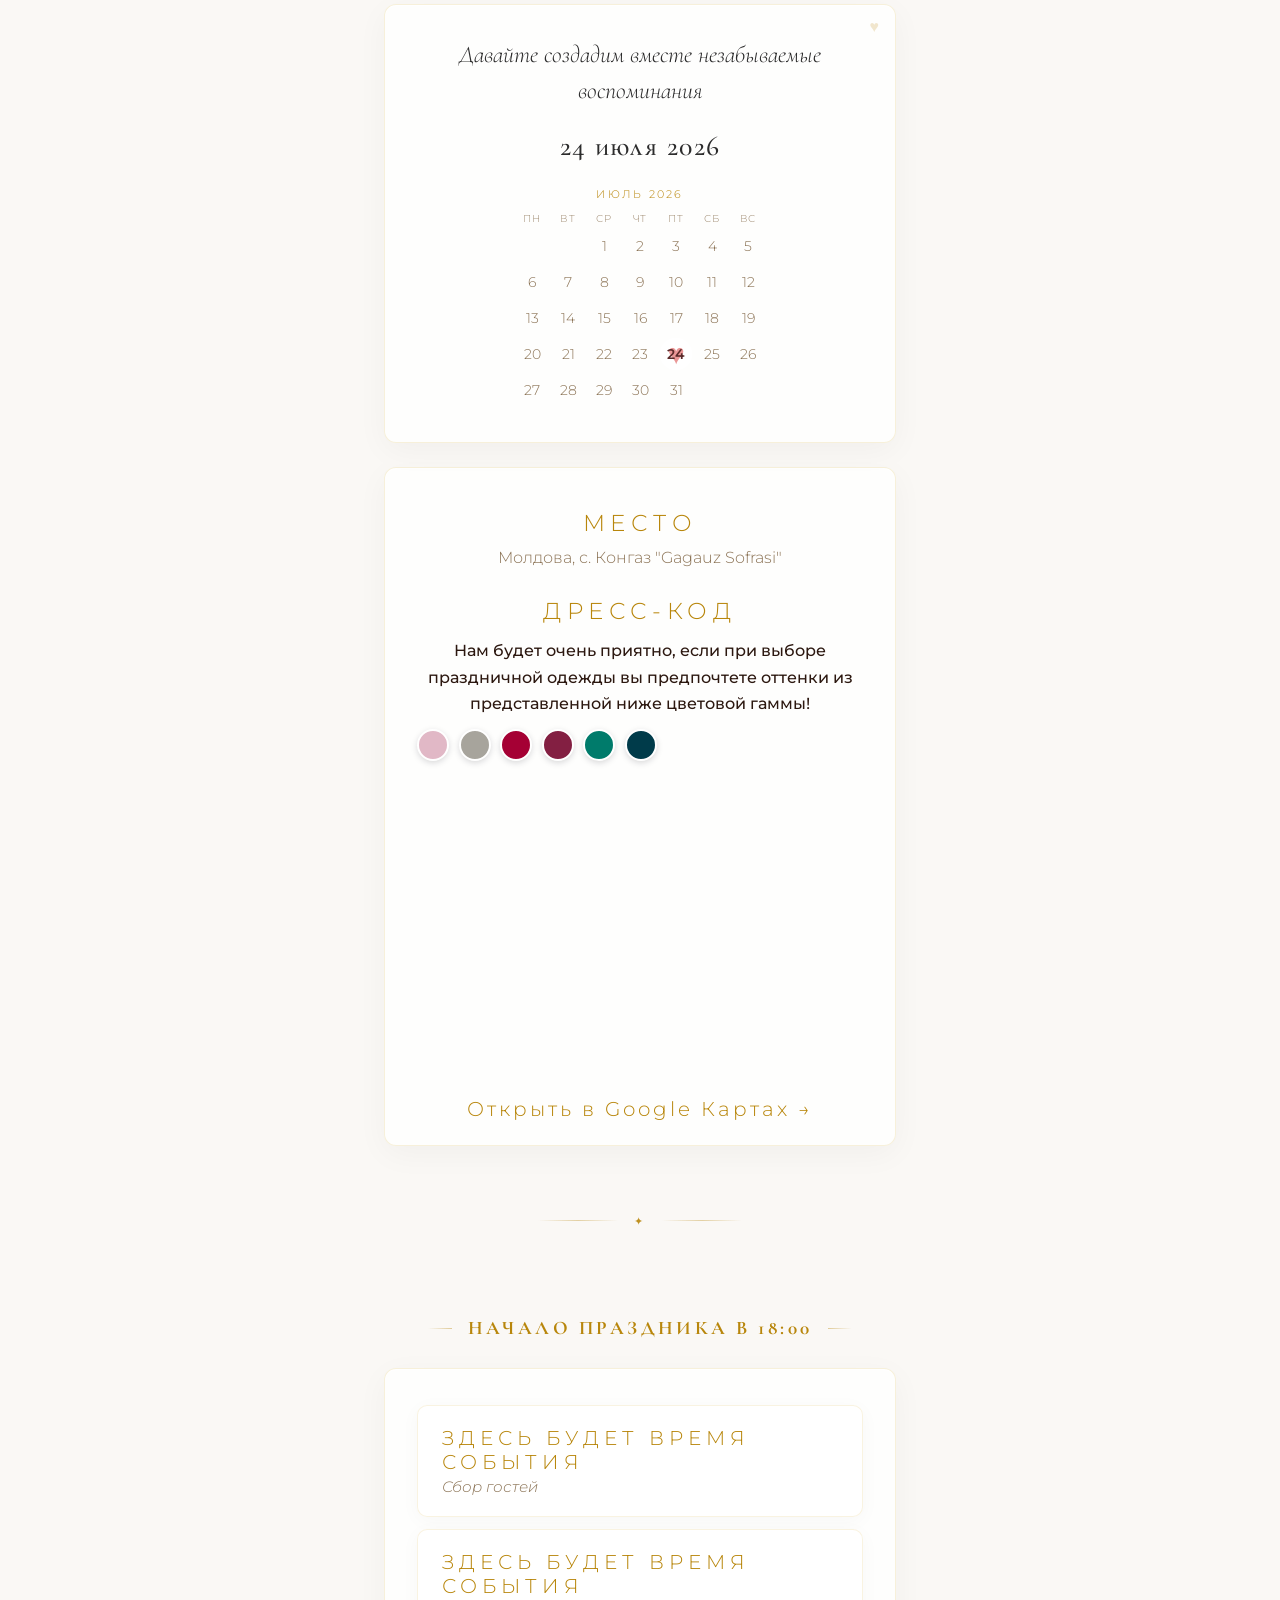
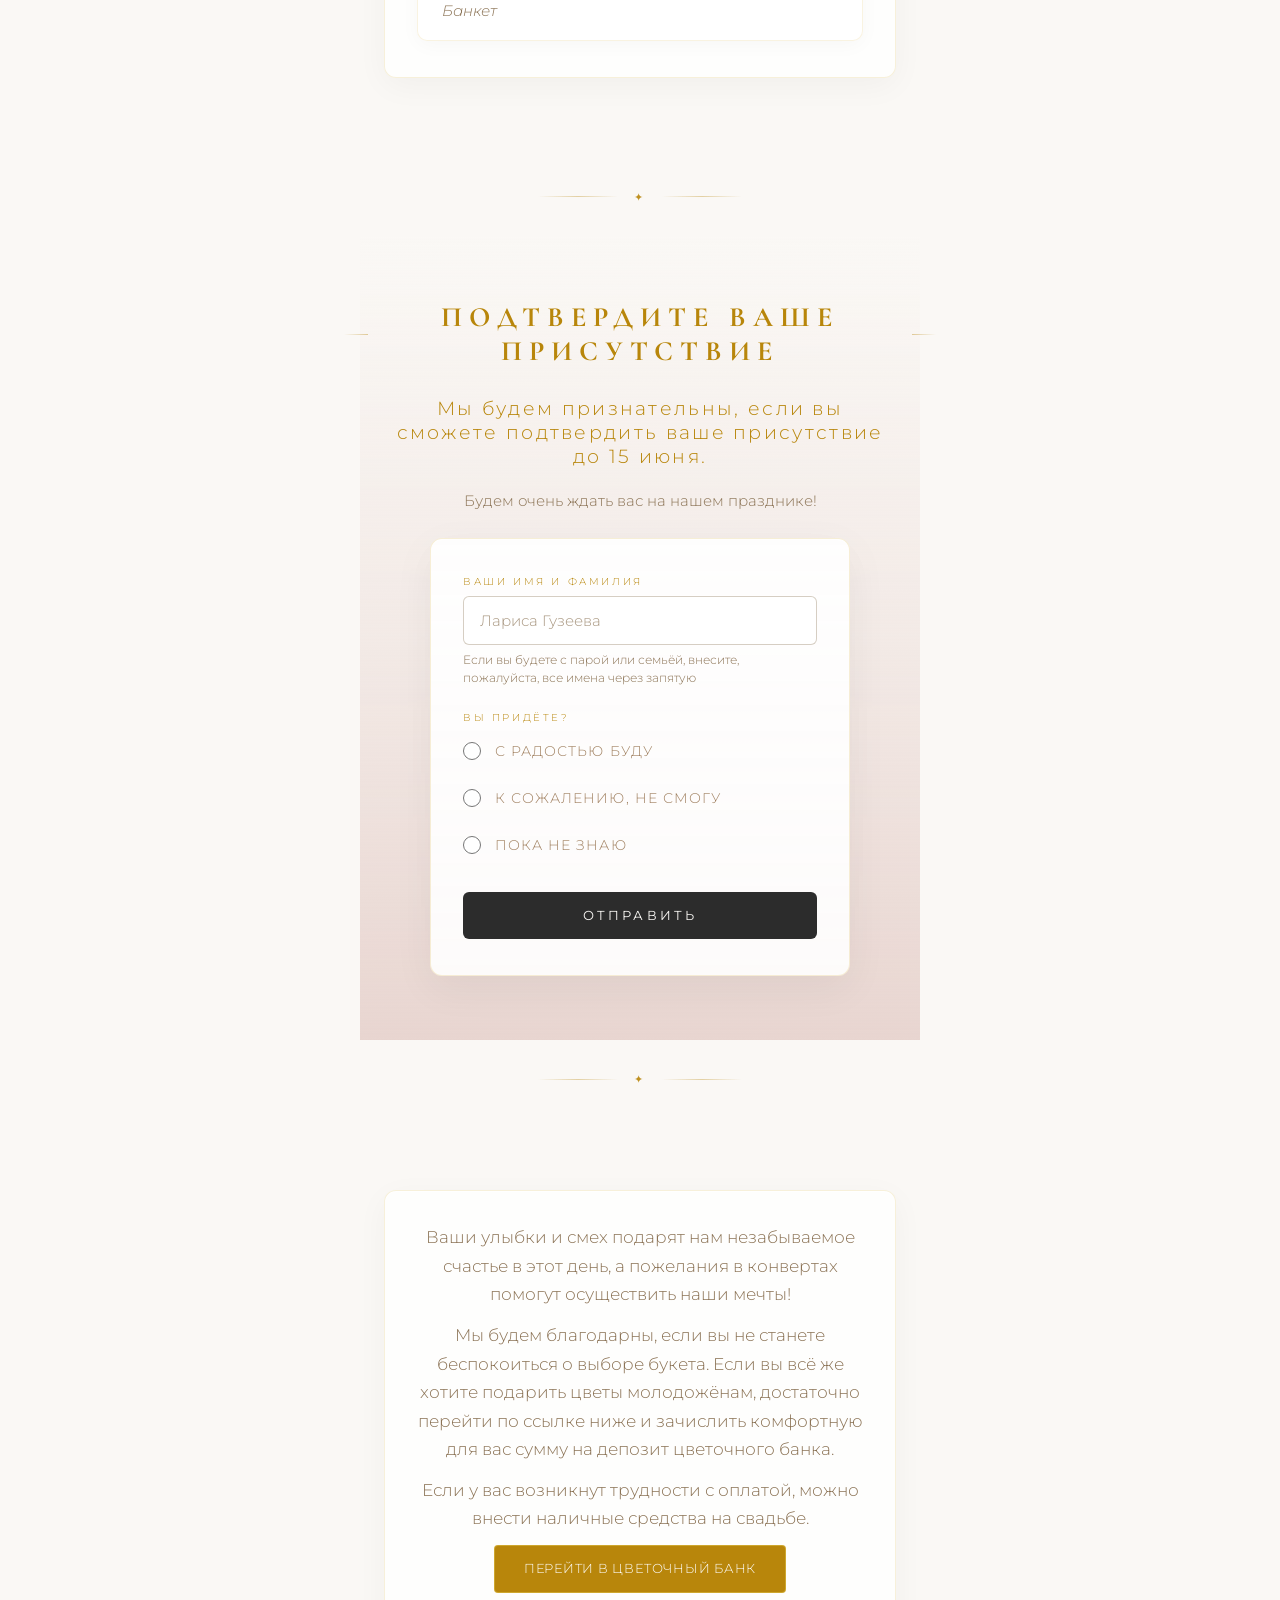
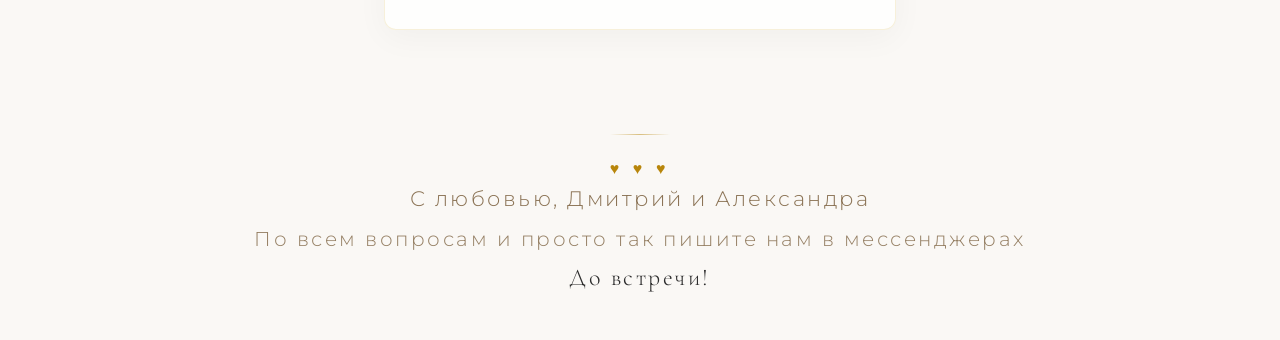
==== commit e214a4a0: "Update index.html12" ====
--- a/index.html
+++ b/index.html
@@ -128,7 +128,7 @@
   <div class="detail-row dress-code-row">
     <span class="detail-label">Дресс-код</span>
     <div class="dress-code-content">
-      <span class="dress-code-label">Нам будет очень приятно, если при выборе праздничной одежды вы предпочтете оттенки из представленной ниже цветовой гаммы</span>
+      <span class="dress-code-label">Нам будет очень приятно, если при выборе праздничной одежды вы предпочтете оттенки из представленной ниже цветовой гаммы!</span>
       <div class="color-palette">
         <div class="color-swatch" style="background-color: #E1B8C6;" title="Pantone 19-1224 TPX - Truffle"></div>
         <div class="color-swatch" style="background-color: #A7A49C;" title="Pantone 17-1115 TPX - Walnut"></div>
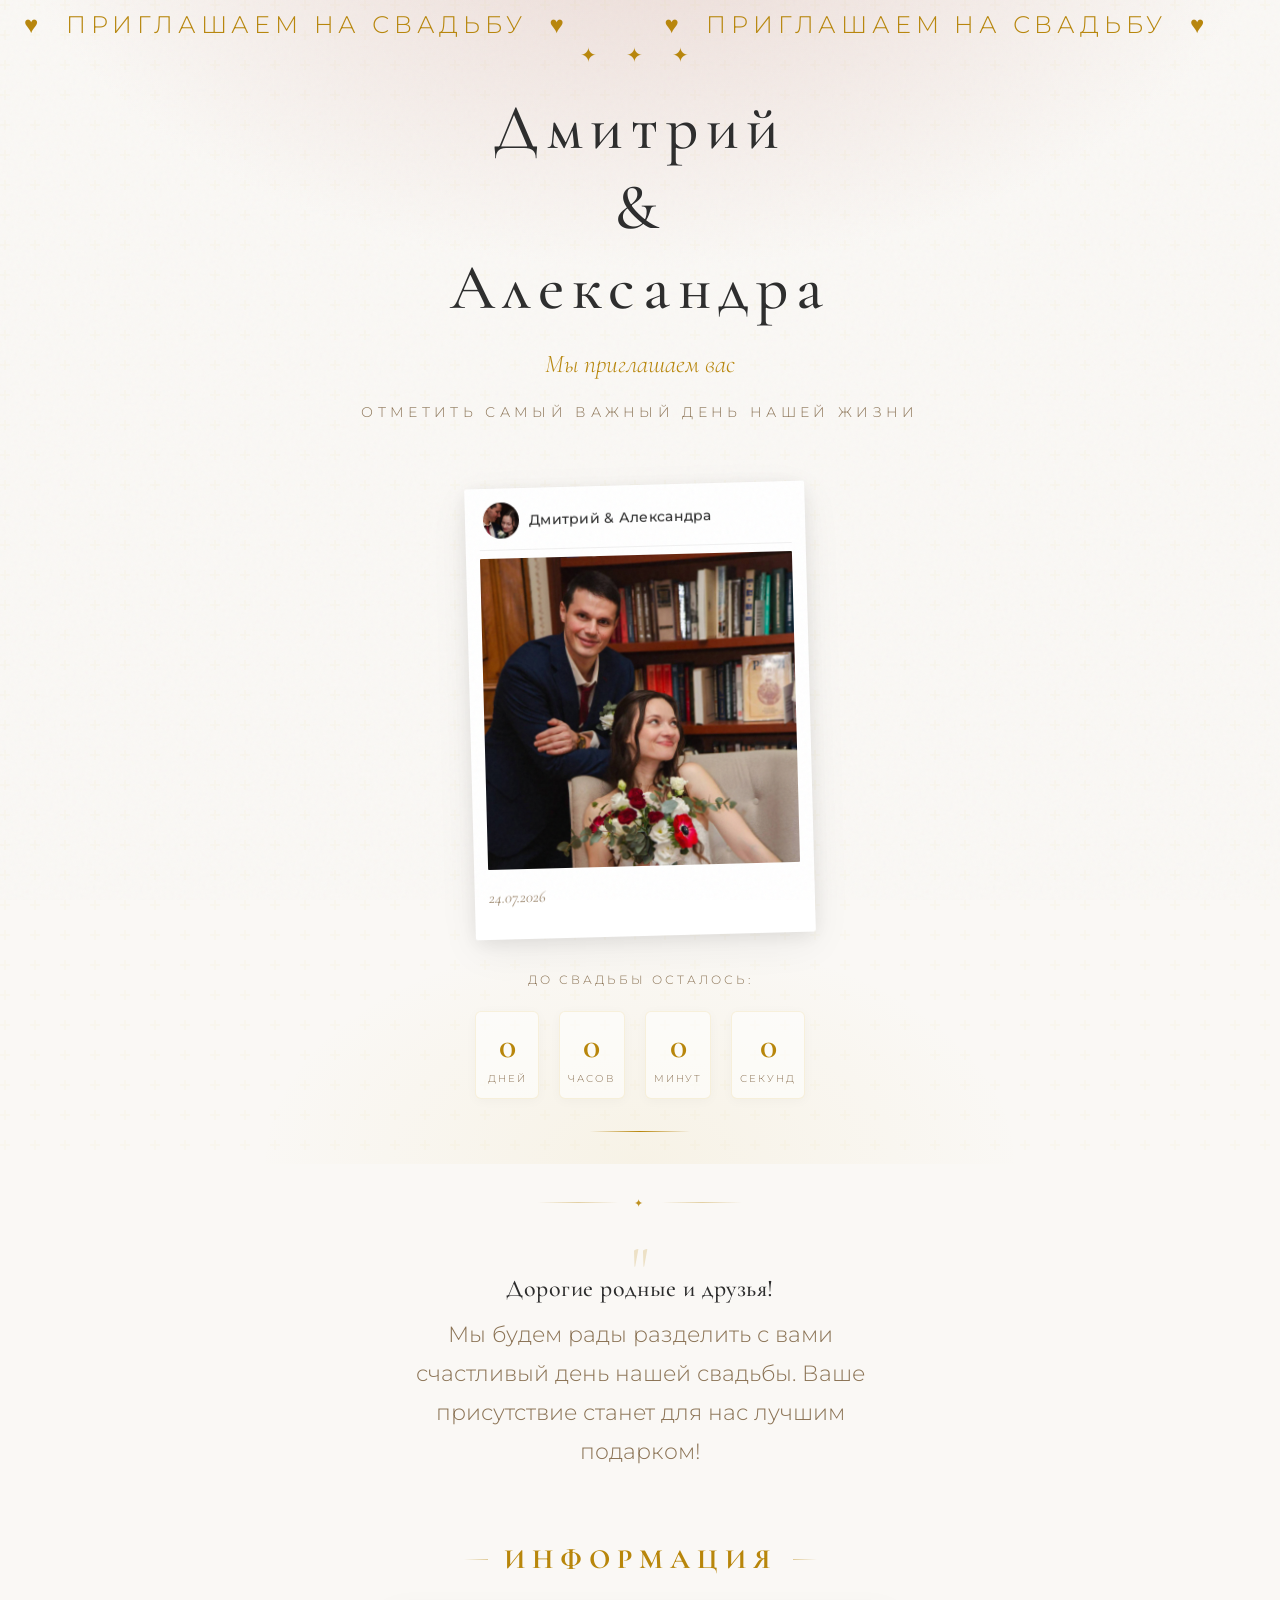
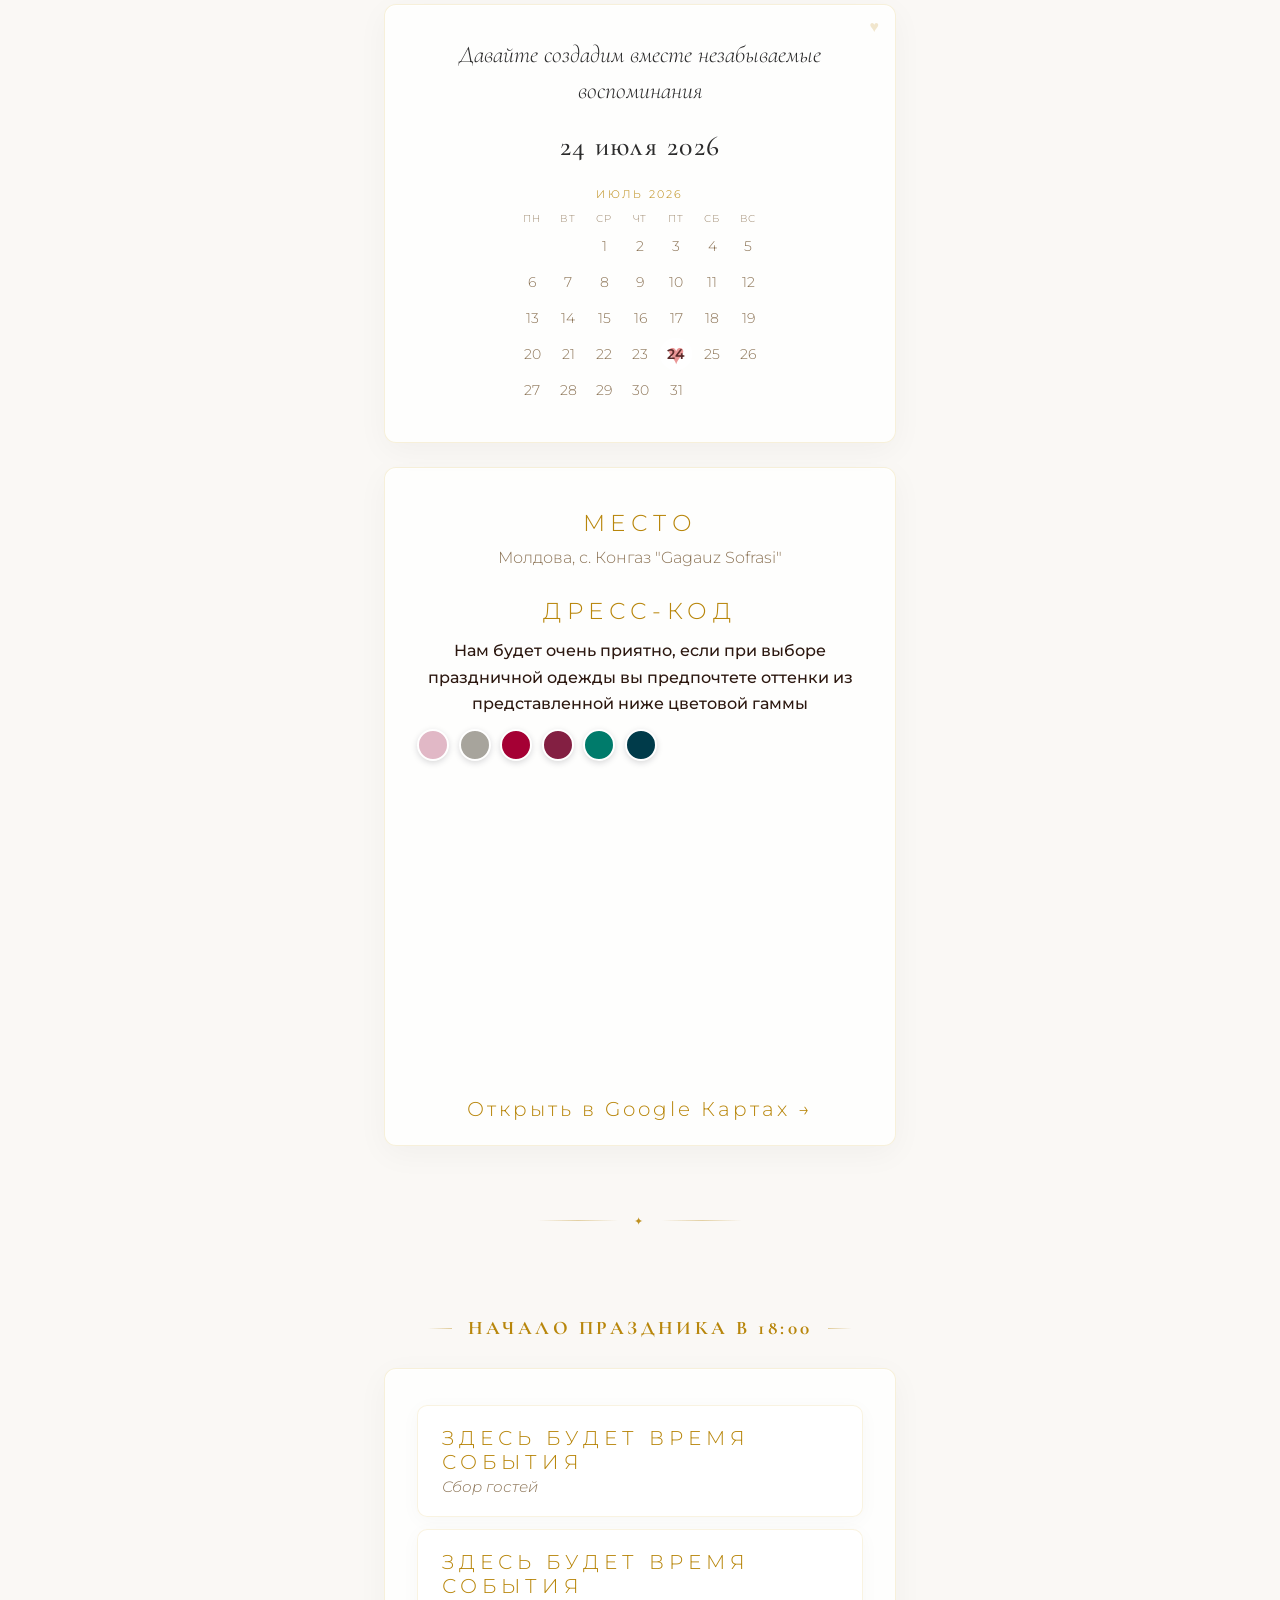
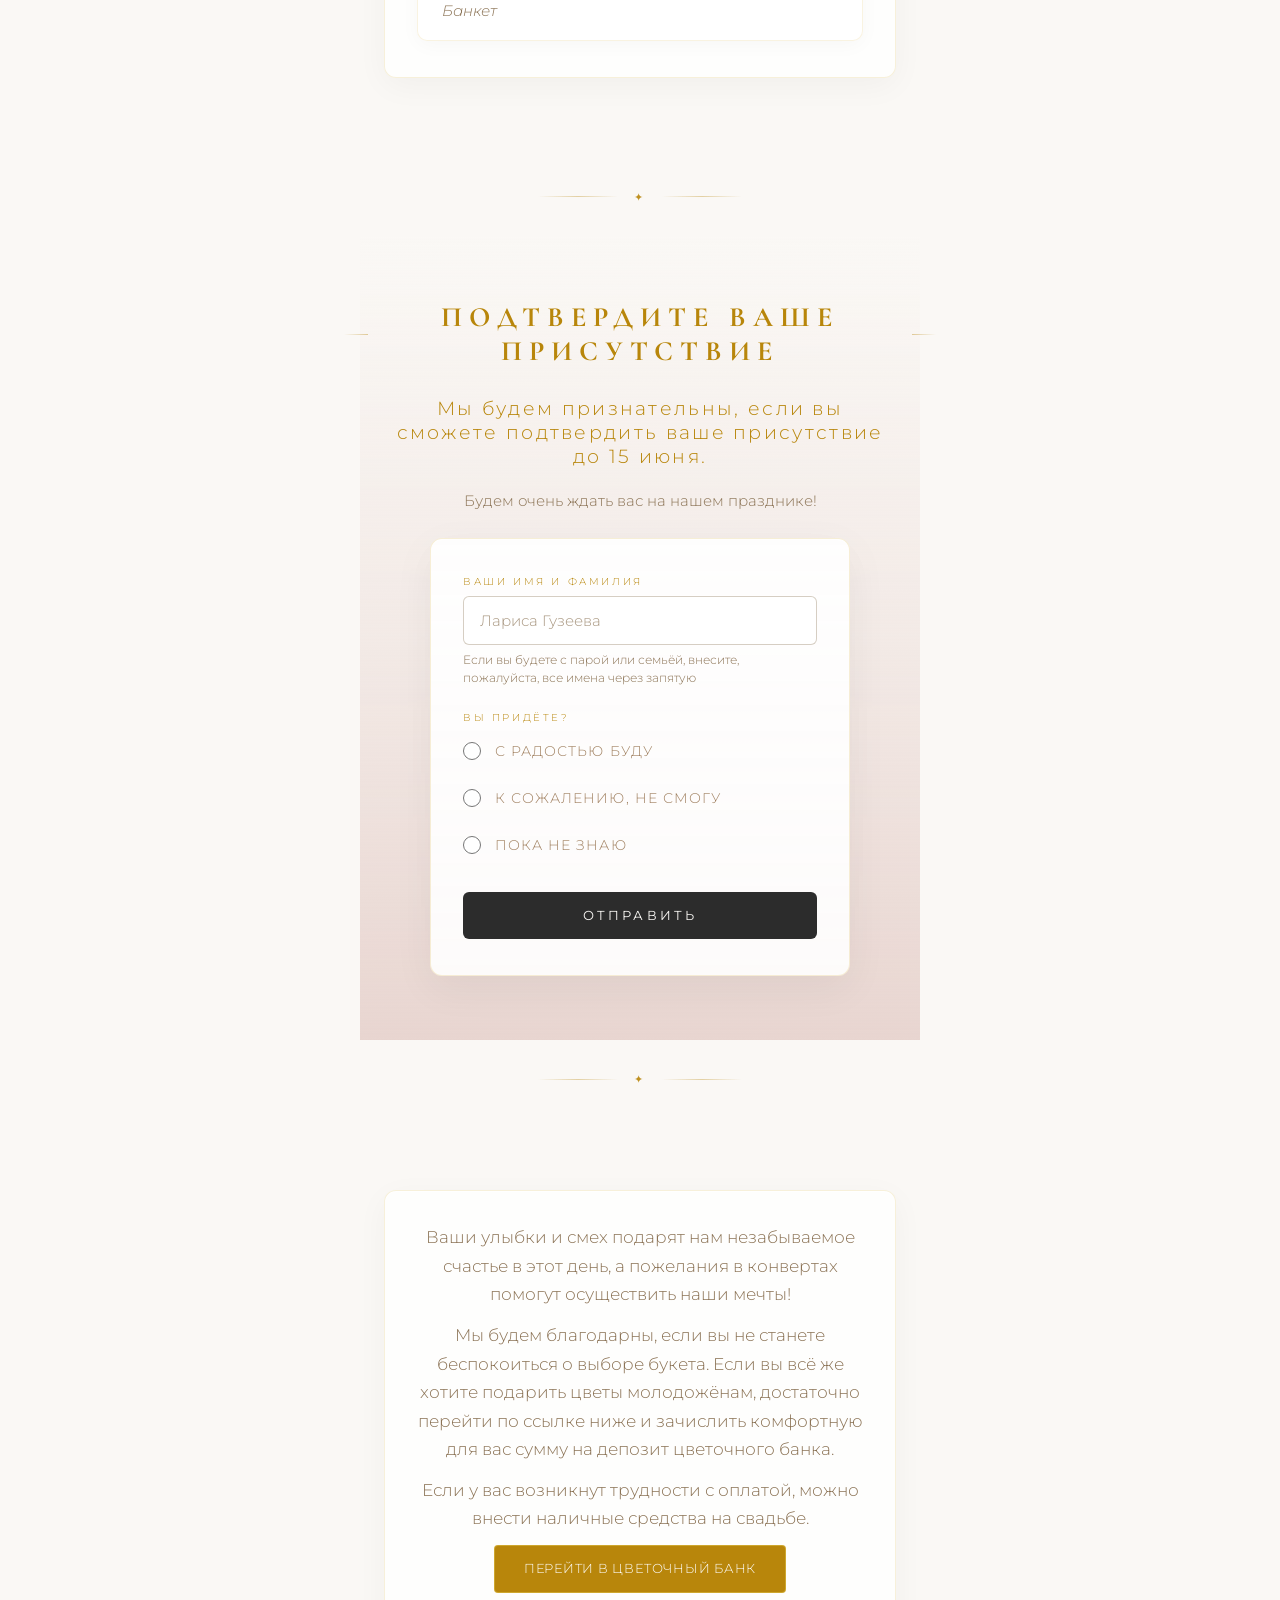
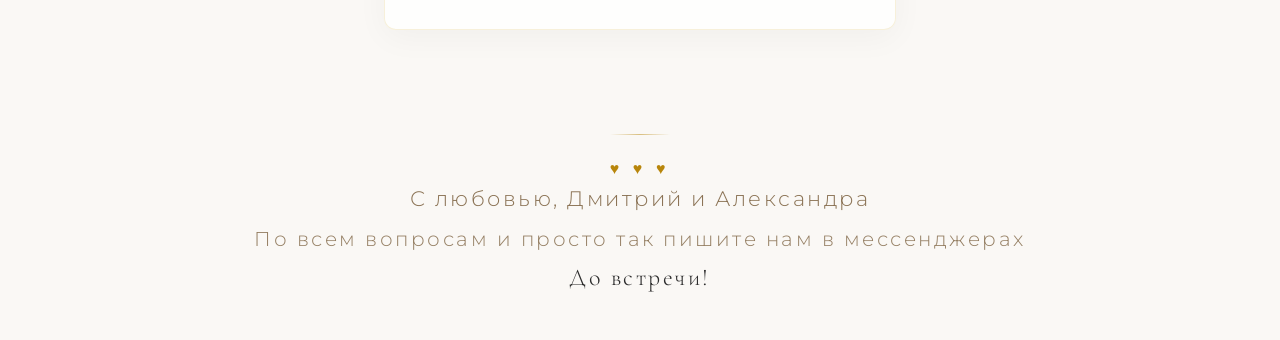
==== commit fe11d81f: "Update index.htmlcenter redy" ====
--- a/index.html
+++ b/index.html
@@ -128,8 +128,8 @@
   <div class="detail-row dress-code-row">
     <span class="detail-label">Дресс-код</span>
     <div class="dress-code-content">
-      <span class="dress-code-label">Нам будет очень приятно, если при выборе праздничной одежды вы предпочтете оттенки из представленной ниже цветовой гаммы!</span>
-      <div class="color-palette">
+      <span class="dress-code-label">Нам будет очень приятно, если при выборе праздничной одежды вы предпочтете оттенки из представленной ниже цветовой гаммы</span>
+     <div class="color-palette" style="justify-content: center;">
         <div class="color-swatch" style="background-color: #E1B8C6;" title="Pantone 19-1224 TPX - Truffle"></div>
         <div class="color-swatch" style="background-color: #A7A49C;" title="Pantone 17-1115 TPX - Walnut"></div>
         <div class="color-swatch" style="background-color: #A50034;" title="Pantone 19-4916 TPX - Deep Teal"></div>
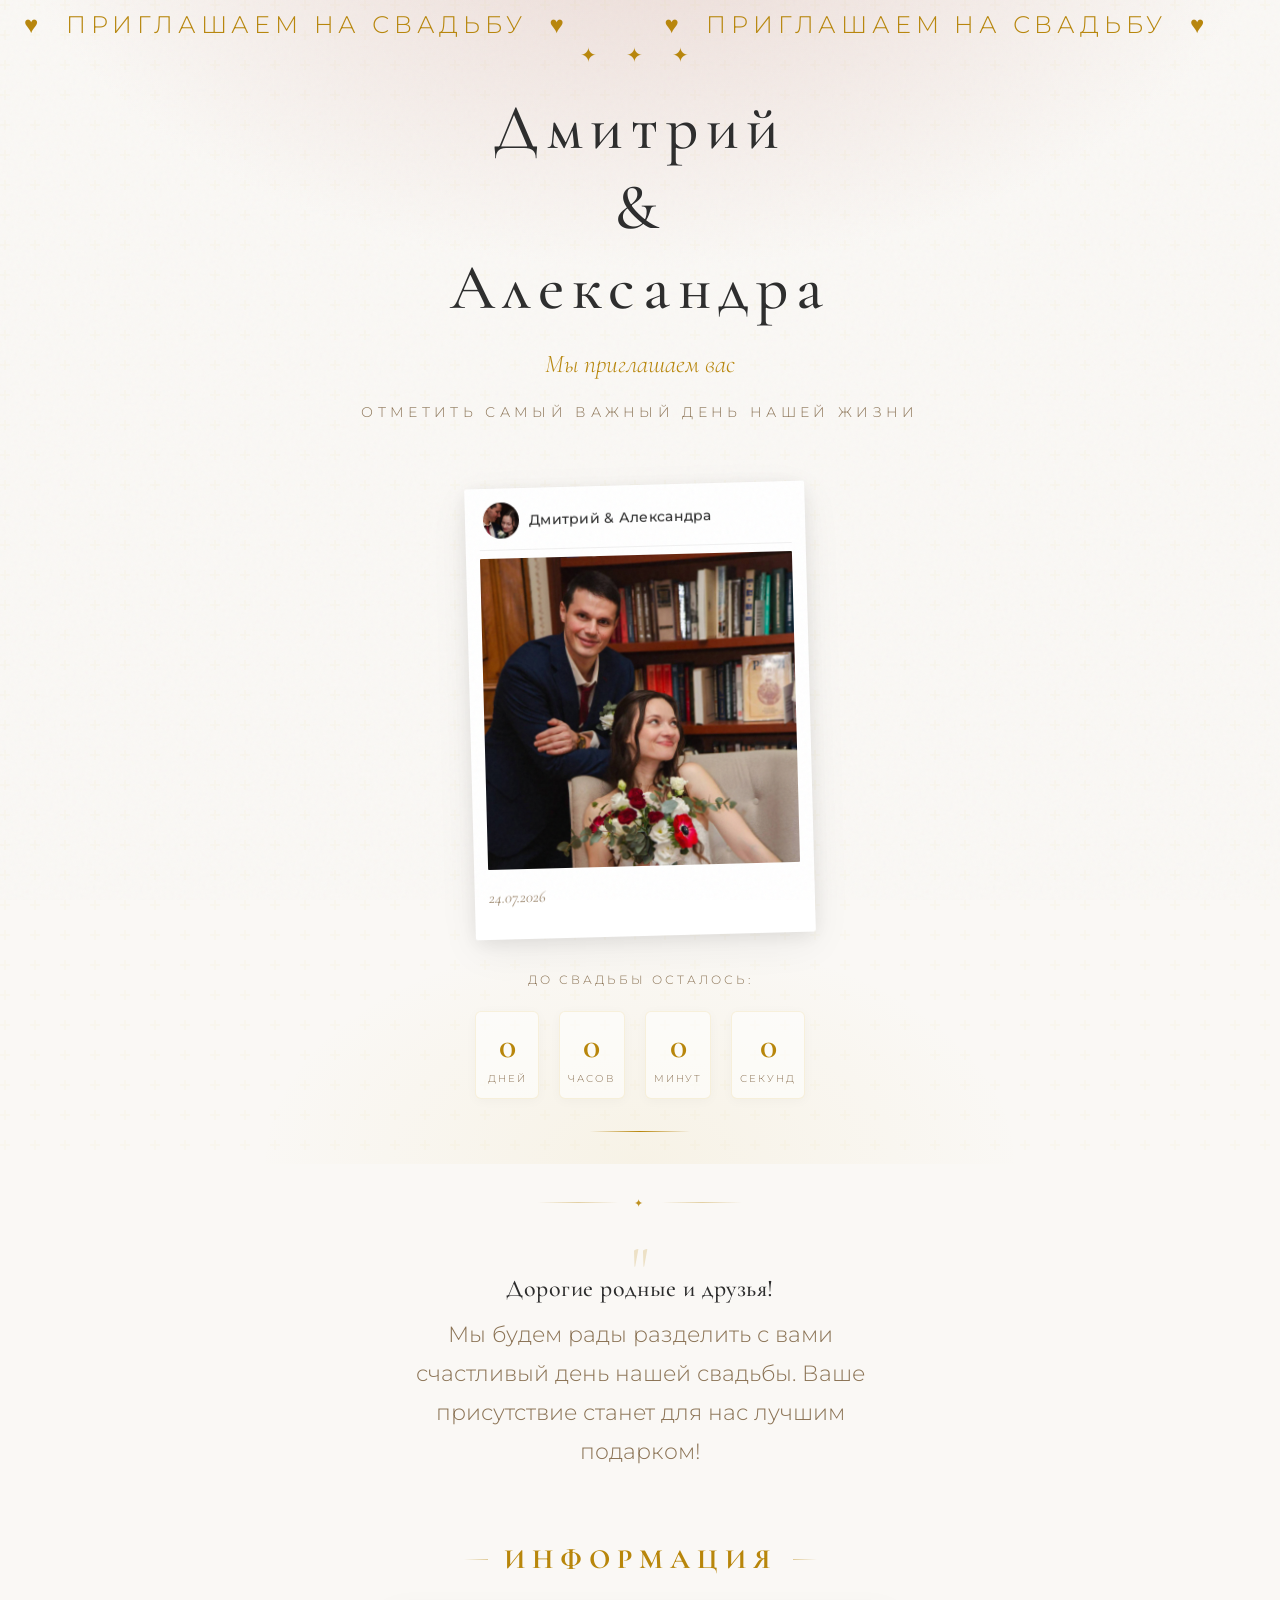
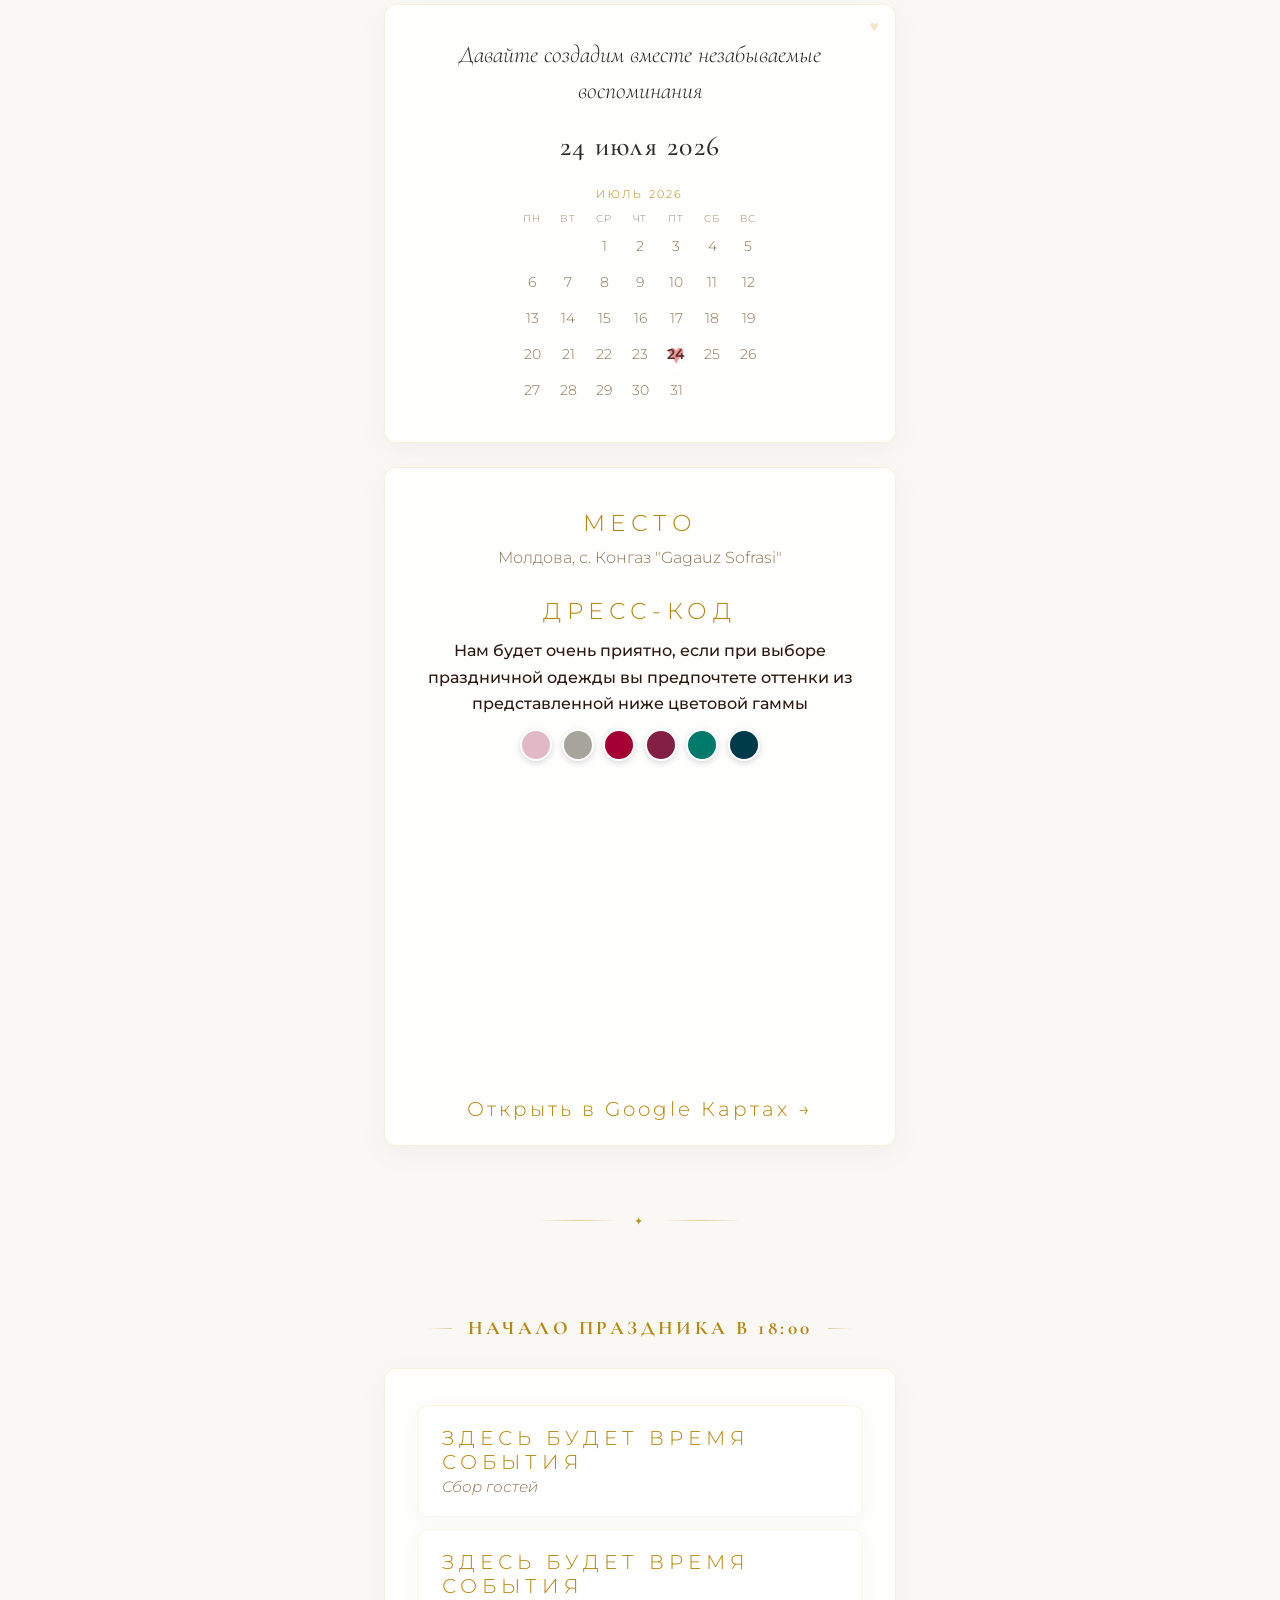
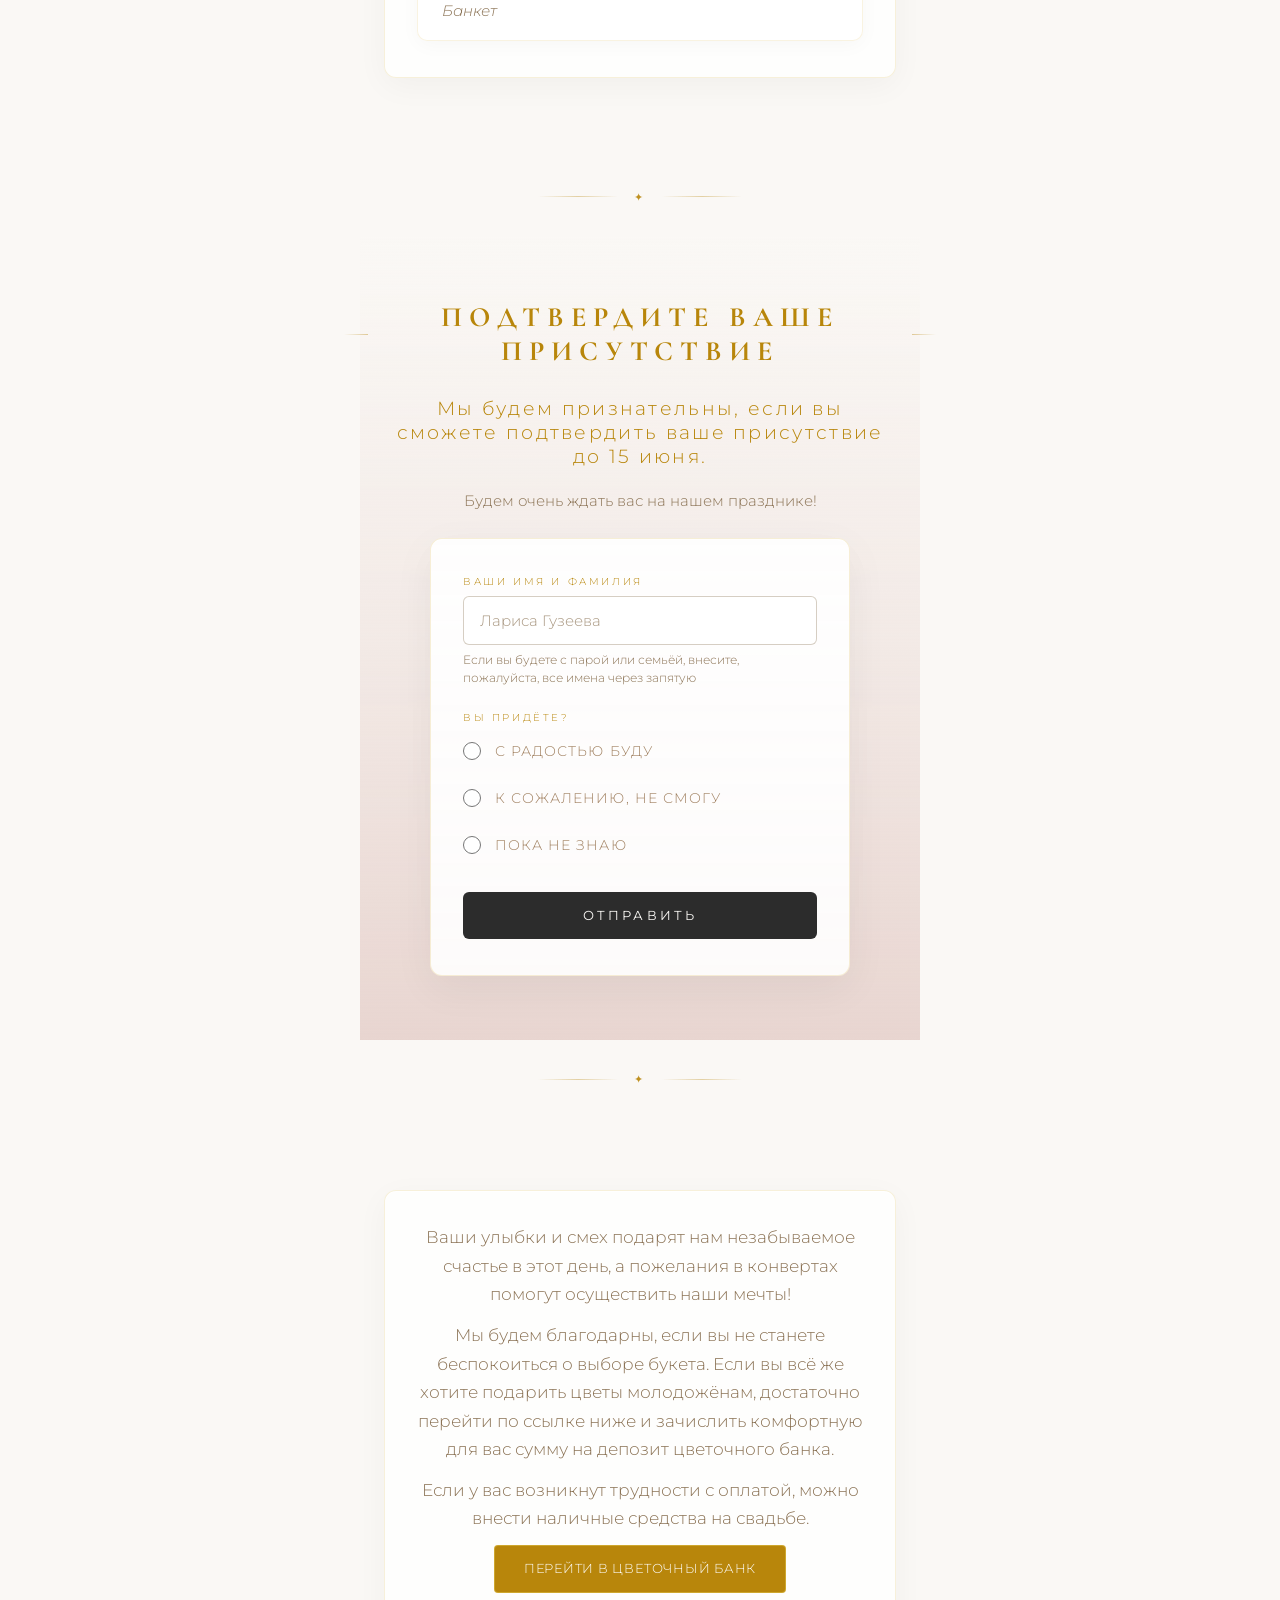
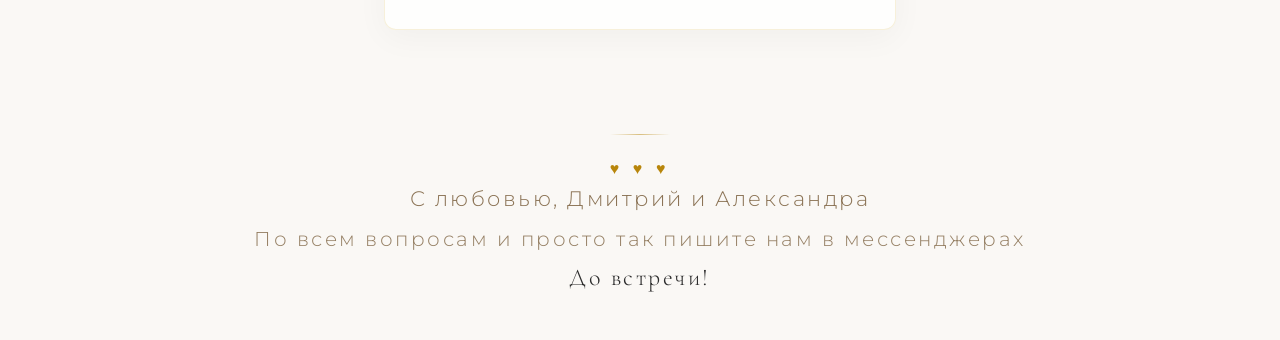
==== commit 216730ec: "Update index.htmlcenter2" ====
--- a/index.html
+++ b/index.html
@@ -129,7 +129,7 @@
     <span class="detail-label">Дресс-код</span>
     <div class="dress-code-content">
       <span class="dress-code-label">Нам будет очень приятно, если при выборе праздничной одежды вы предпочтете оттенки из представленной ниже цветовой гаммы</span>
-     <div class="color-palette" style="justify-content: center;">
+    <div class="color-palette" style="display: flex; justify-content: center; align-items: center; gap: 0.6rem; width: 100%;">
         <div class="color-swatch" style="background-color: #E1B8C6;" title="Pantone 19-1224 TPX - Truffle"></div>
         <div class="color-swatch" style="background-color: #A7A49C;" title="Pantone 17-1115 TPX - Walnut"></div>
         <div class="color-swatch" style="background-color: #A50034;" title="Pantone 19-4916 TPX - Deep Teal"></div>
--- a/style.css
+++ b/style.css
@@ -1003,6 +1003,7 @@
   display: flex;
   gap: 0.6rem;
   align-items: center;
+  justify-content: center;  /* ← Эту строку добавить */
 }
 
 .color-swatch {
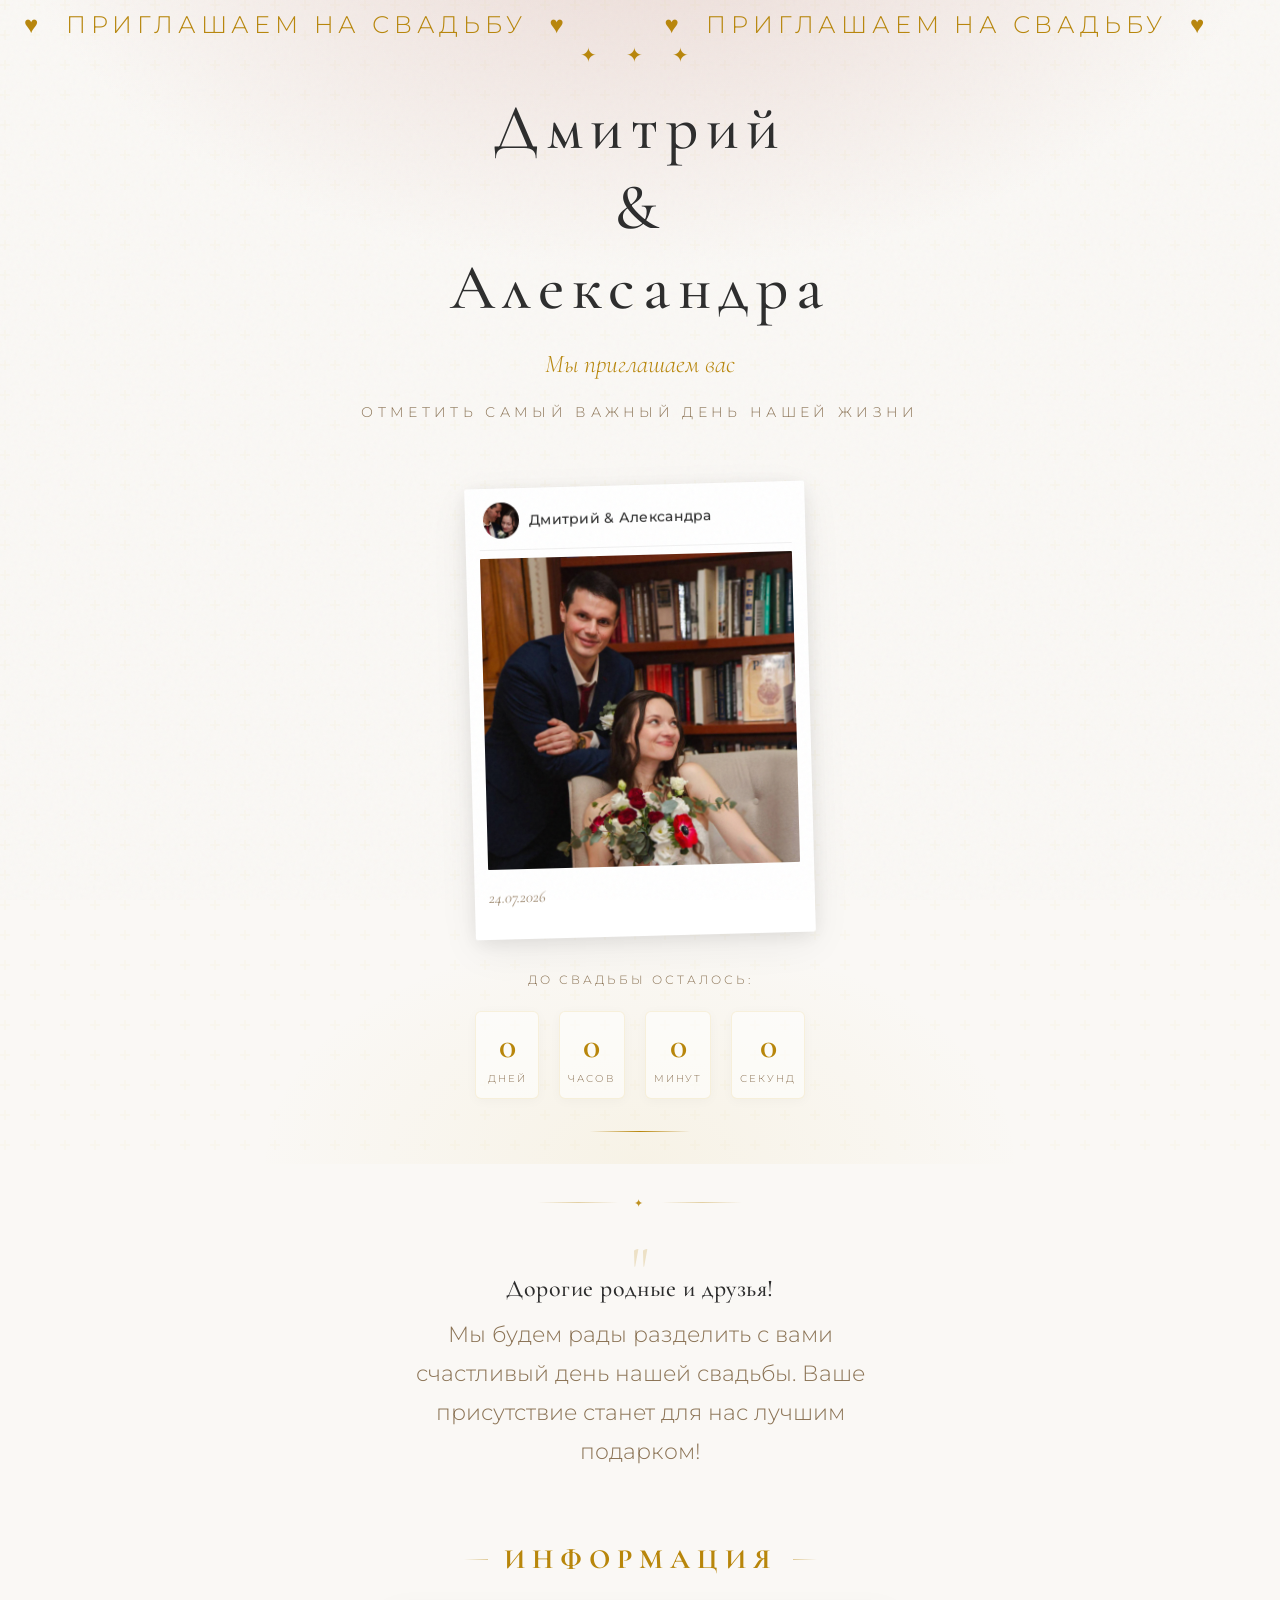
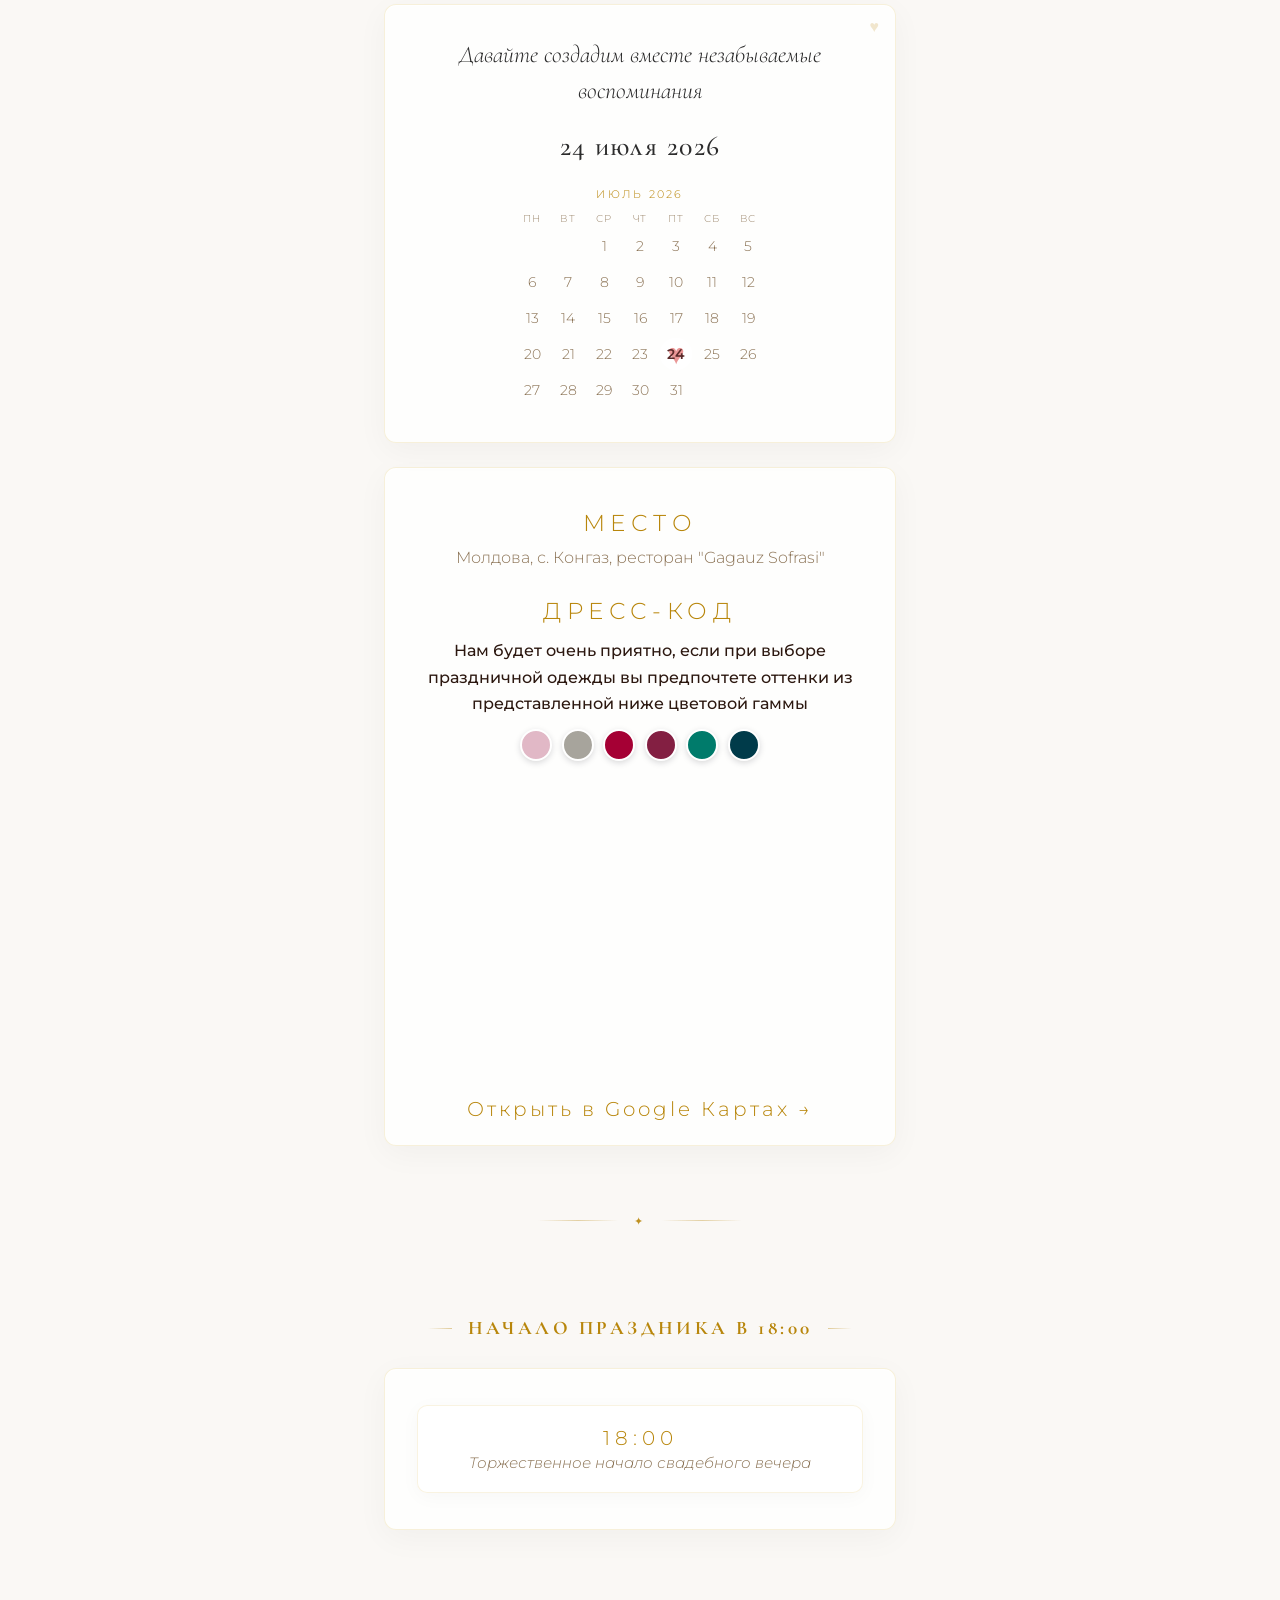
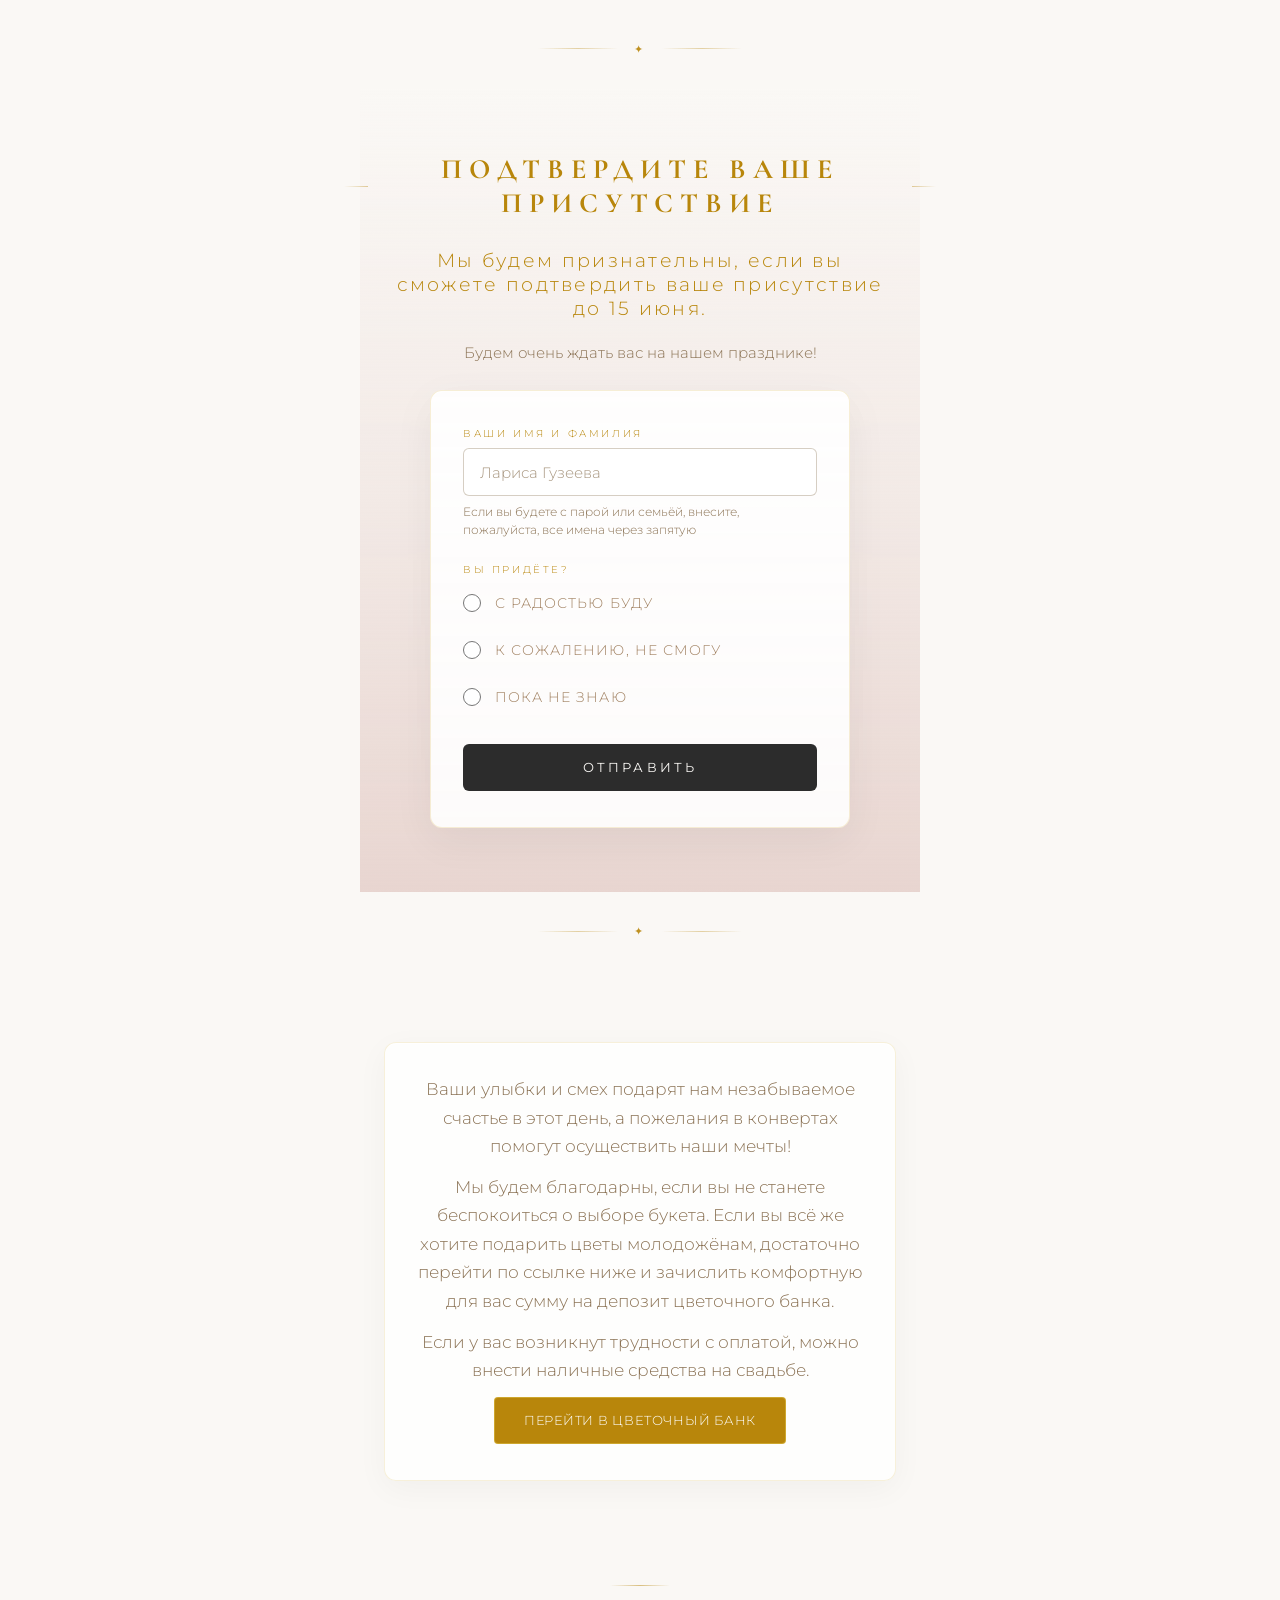
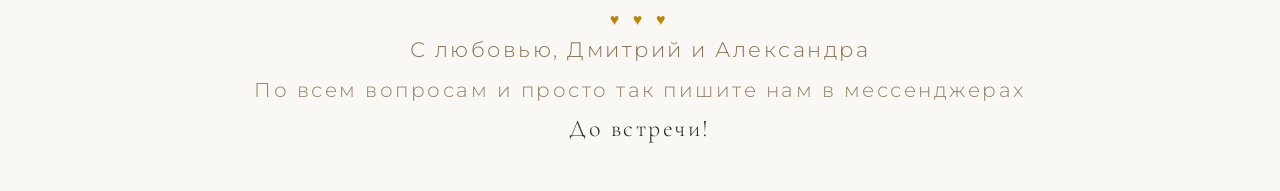
==== commit 47a22e7a: "Update index.html18-00" ====
--- a/index.html
+++ b/index.html
@@ -123,7 +123,7 @@
       <div class="place-card__info">
   <div class="detail-row">
     <span class="detail-label">Место</span>
-    Молдова, с. Конгаз "Gagauz Sofrasi"
+    Молдова, с. Конгаз, ресторан "Gagauz Sofrasi"
   </div>
   <div class="detail-row dress-code-row">
     <span class="detail-label">Дресс-код</span>
@@ -152,18 +152,14 @@
   <div class="section-divider" data-scroll><span>✦</span></div>
 
   <section class="section" data-scroll>
-    <h2 class="section-title section-title--small">НАЧАЛО ПРАЗДНИКА В 18:00</h2>
-    <div class="details-card">
-      <div class="timing-card">
-        <div class="timing-time">Здесь будет время события</div>
-        <div class="timing-event">Сбор гостей</div>
-      </div>
-      <div class="timing-card">
-        <div class="timing-time">Здесь будет время события</div>
-        <div class="timing-event">Банкет</div>
-      </div>
-    </div>
-  </section>
+  <h2 class="section-title section-title--small">НАЧАЛО ПРАЗДНИКА В 18:00</h2>
+  <div class="details-card">
+    <div class="timing-card" style="text-align: center;">
+      <div class="timing-time">18:00</div>
+      <div class="timing-event">Торжественное начало свадебного вечера</div>
+    </div>
+  </div>
+</section>
 
   <div class="section-divider" data-scroll><span>✦</span></div>
 
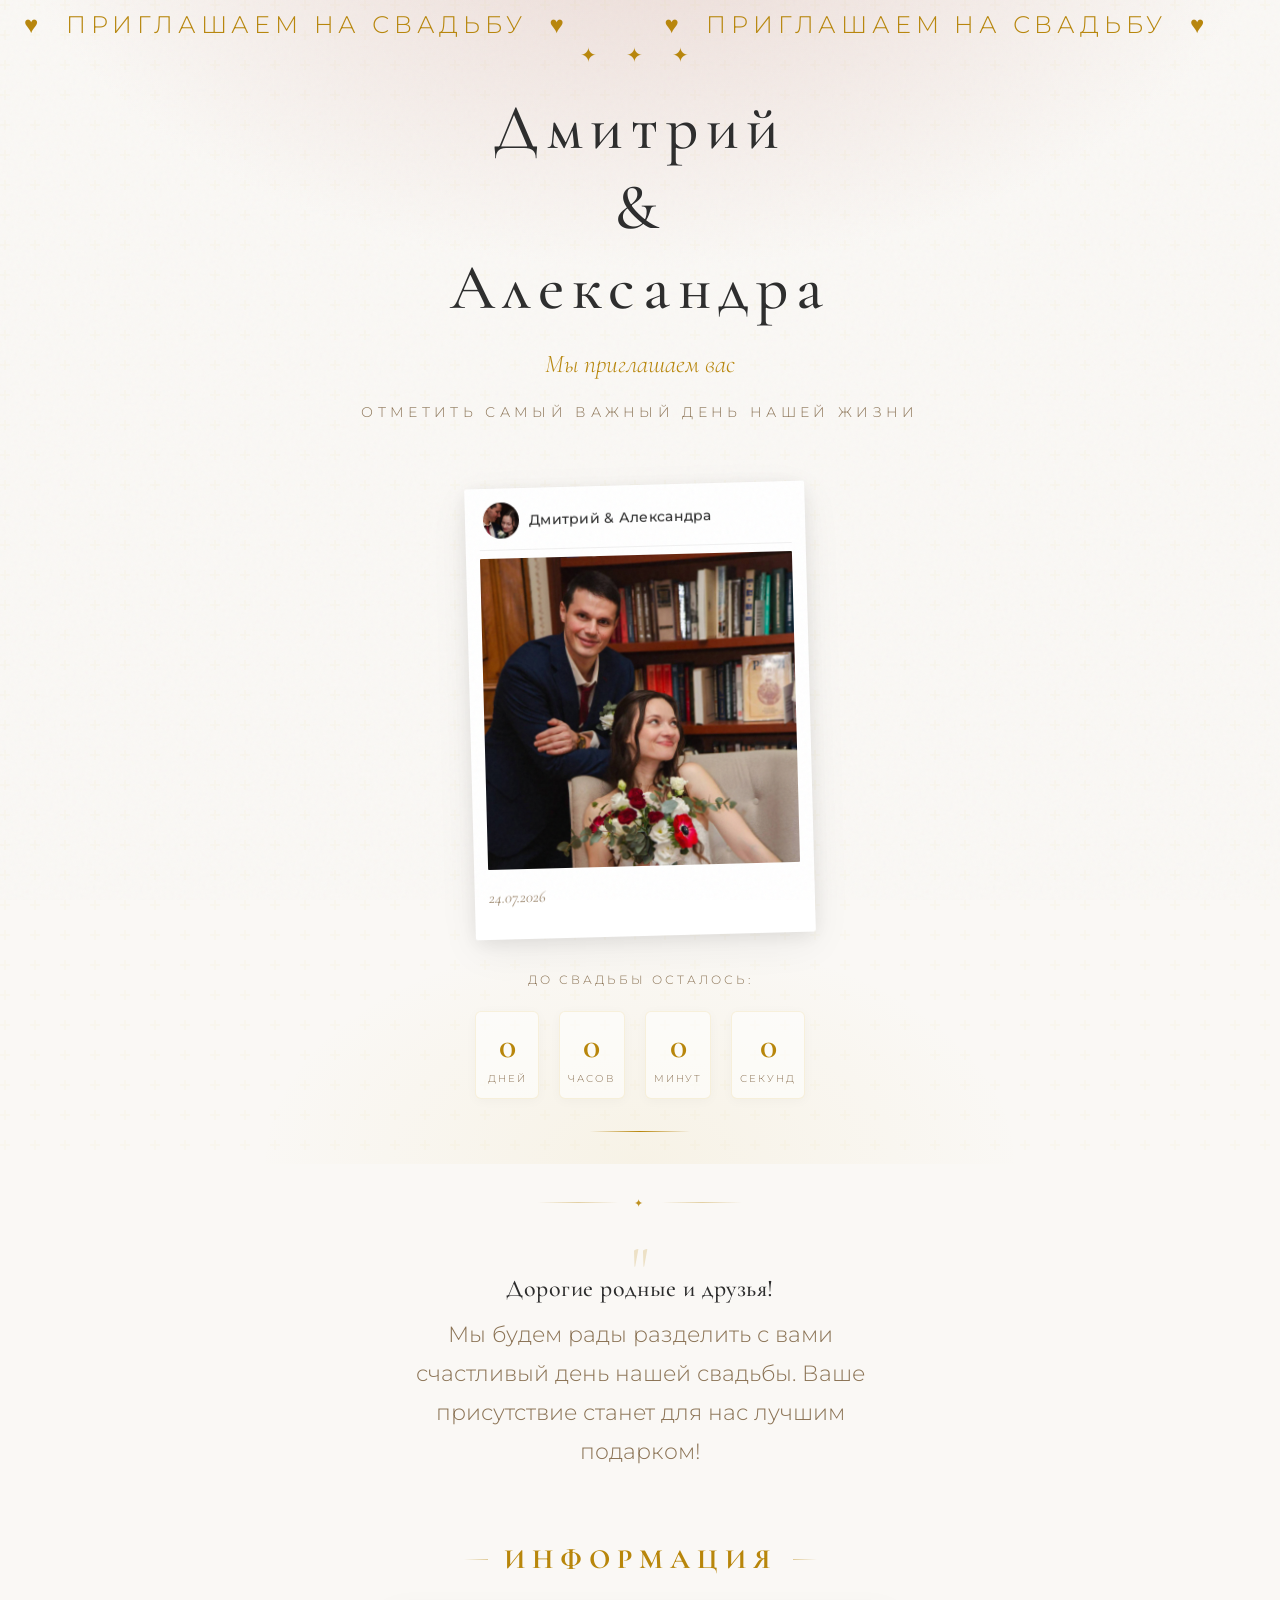
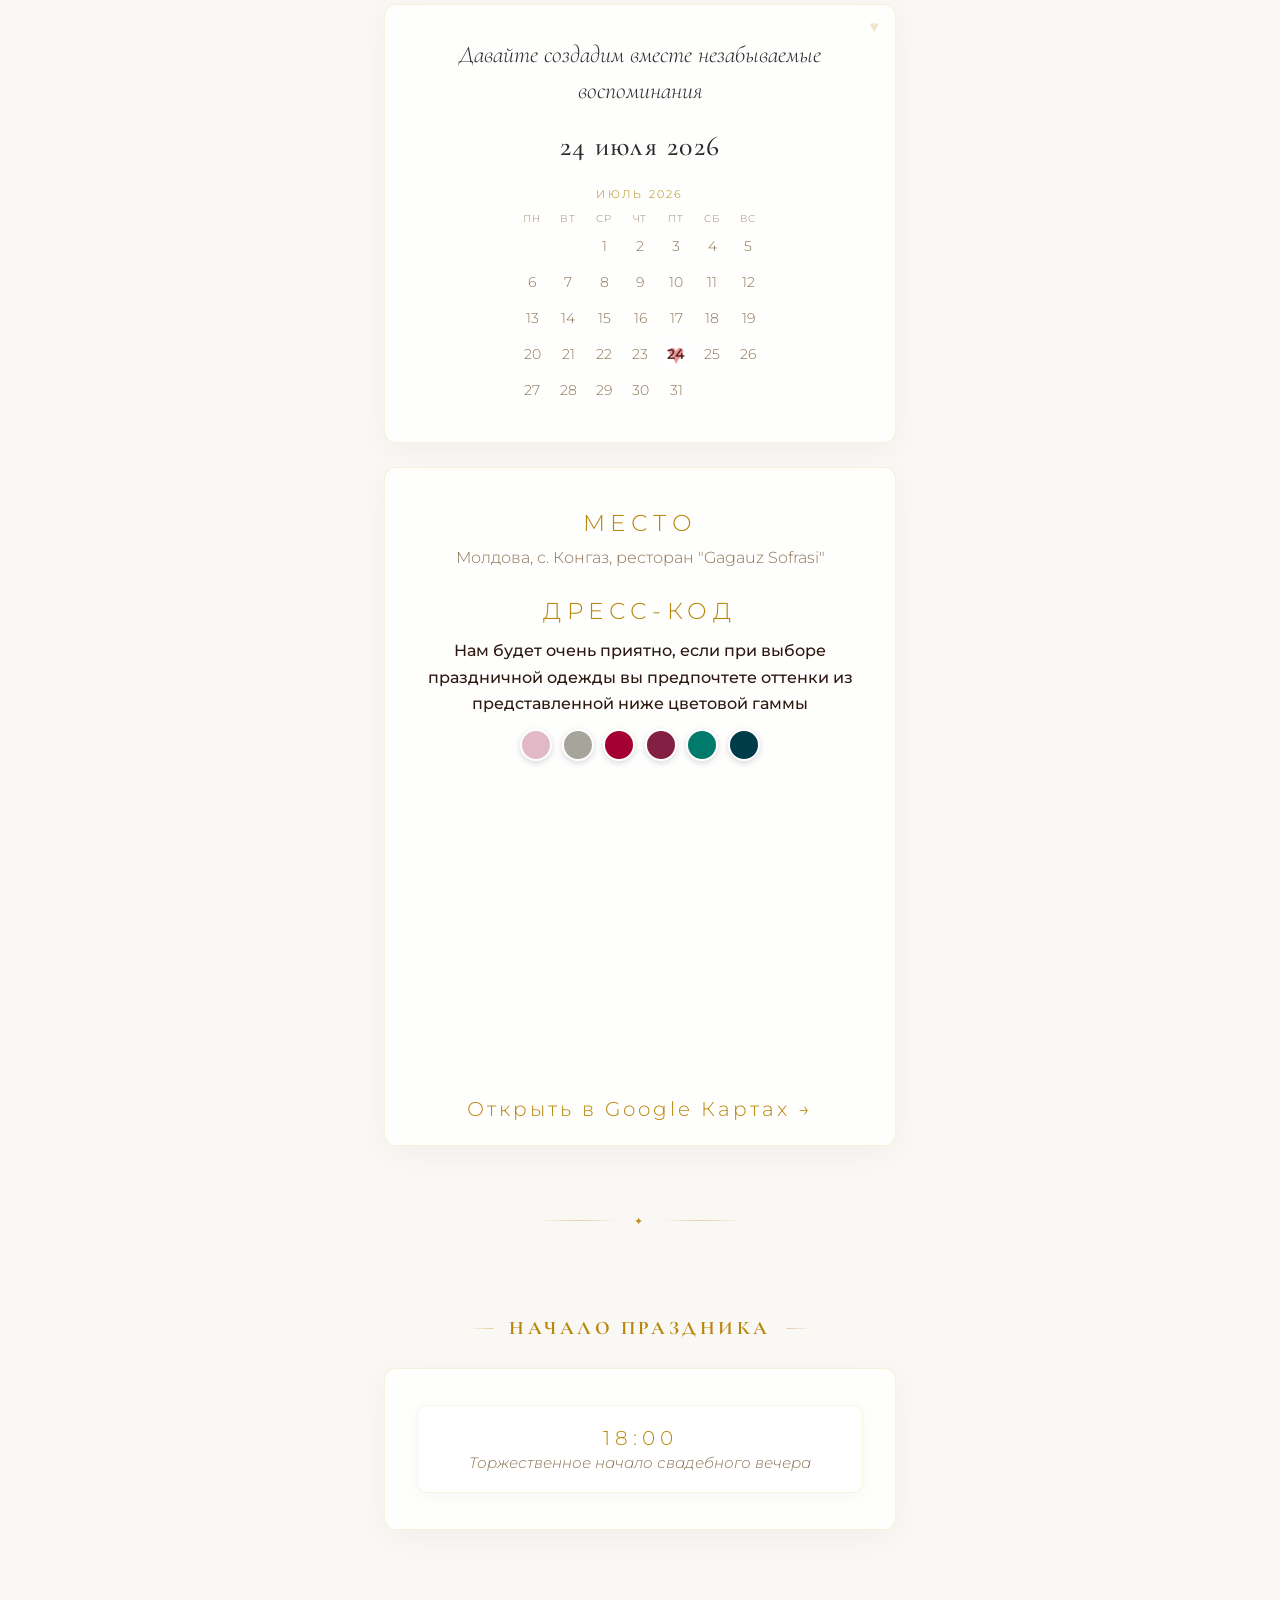
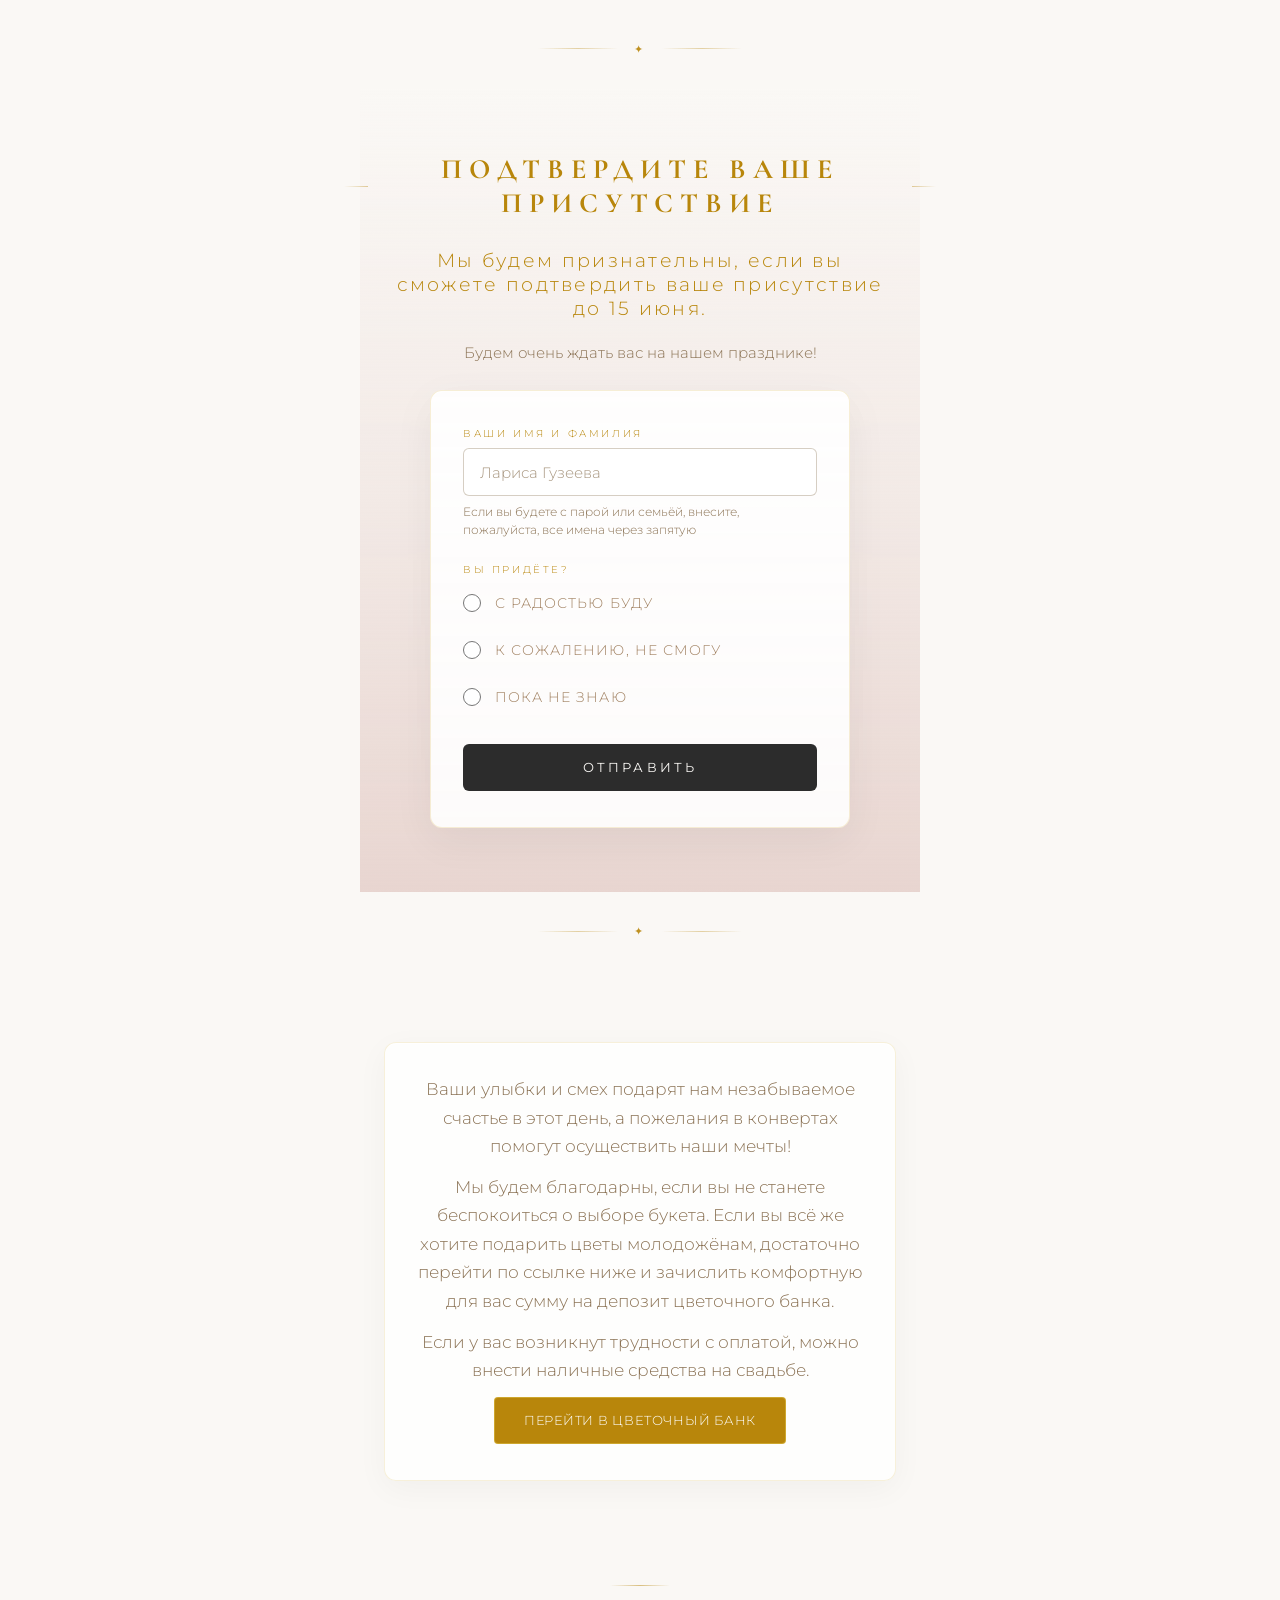
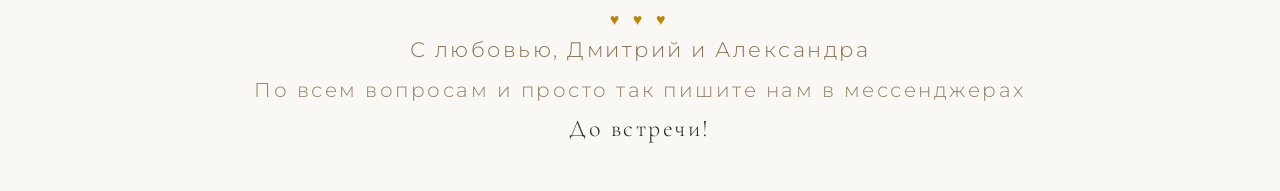
==== commit 90676629: "Update index.html" ====
--- a/index.html
+++ b/index.html
@@ -152,7 +152,7 @@
   <div class="section-divider" data-scroll><span>✦</span></div>
 
   <section class="section" data-scroll>
-  <h2 class="section-title section-title--small">НАЧАЛО ПРАЗДНИКА В 18:00</h2>
+  <h2 class="section-title section-title--small">НАЧАЛО ПРАЗДНИКА </h2>
   <div class="details-card">
     <div class="timing-card" style="text-align: center;">
       <div class="timing-time">18:00</div>
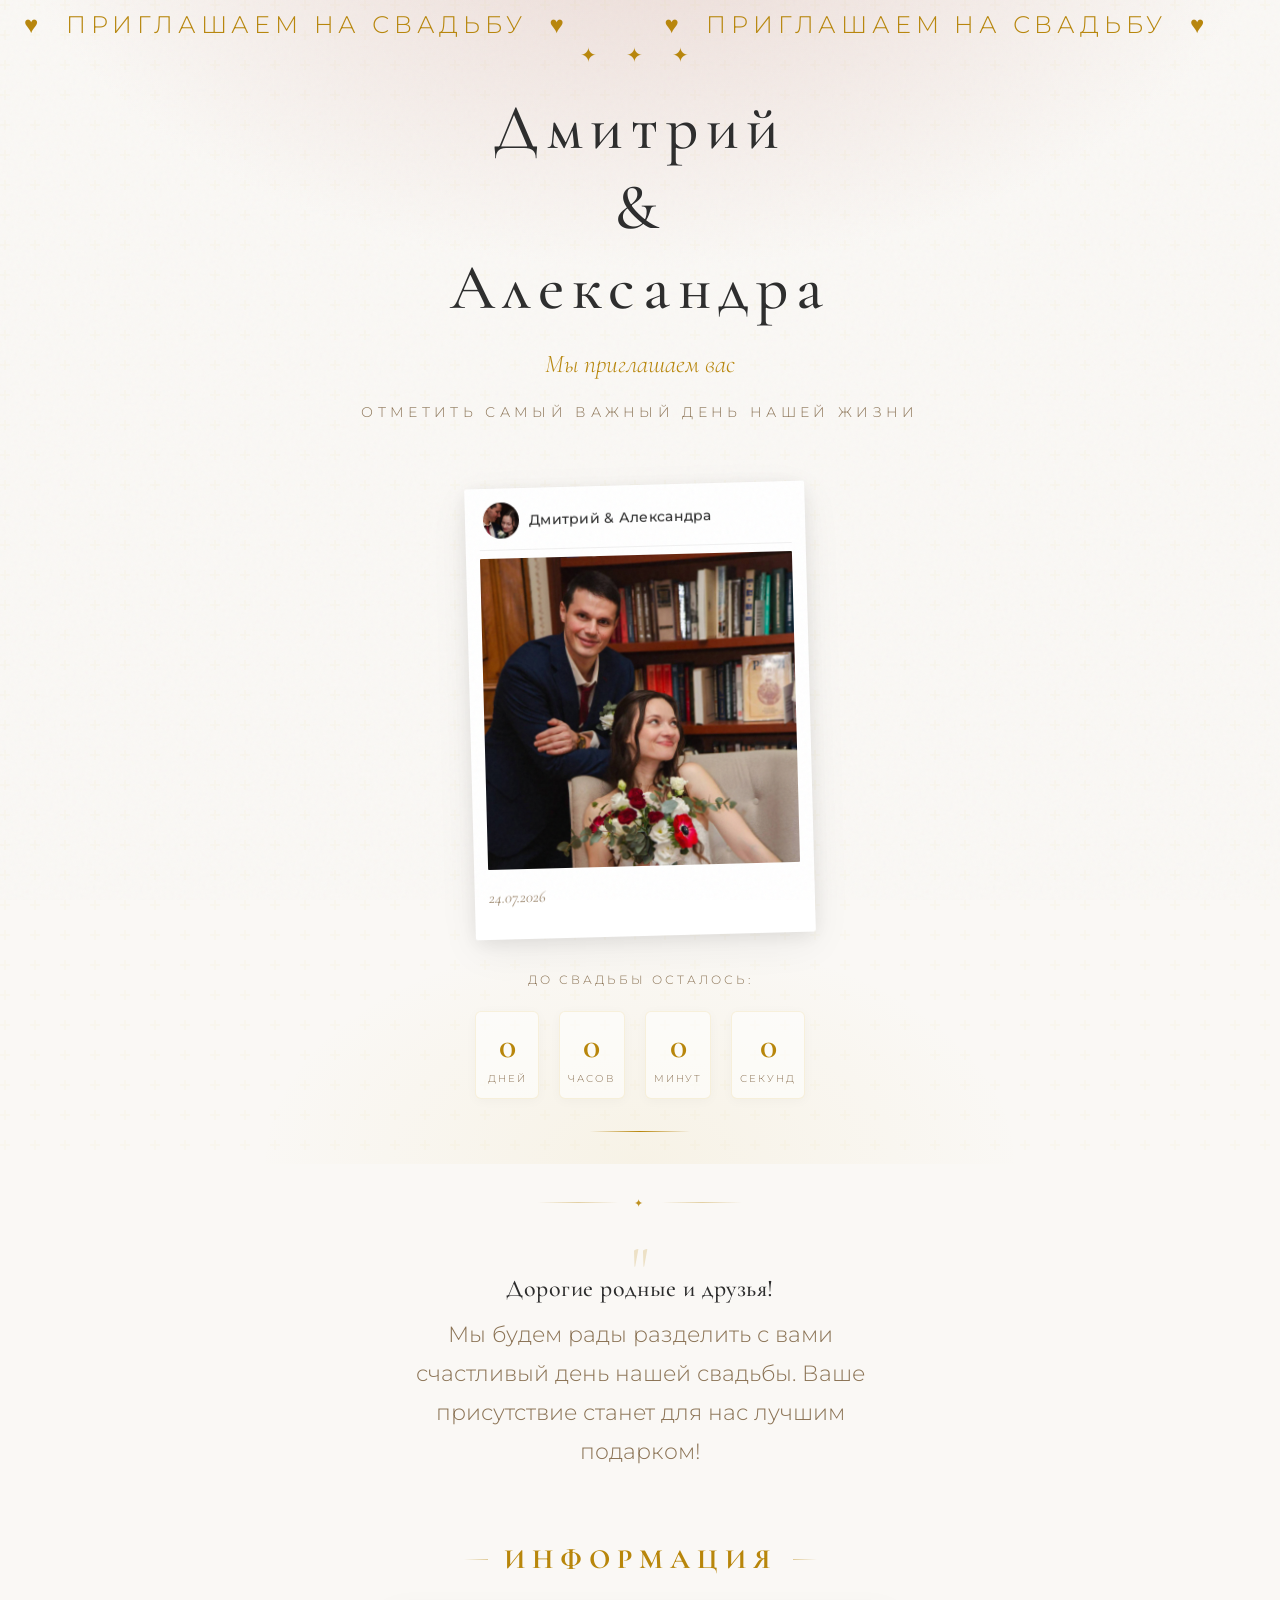
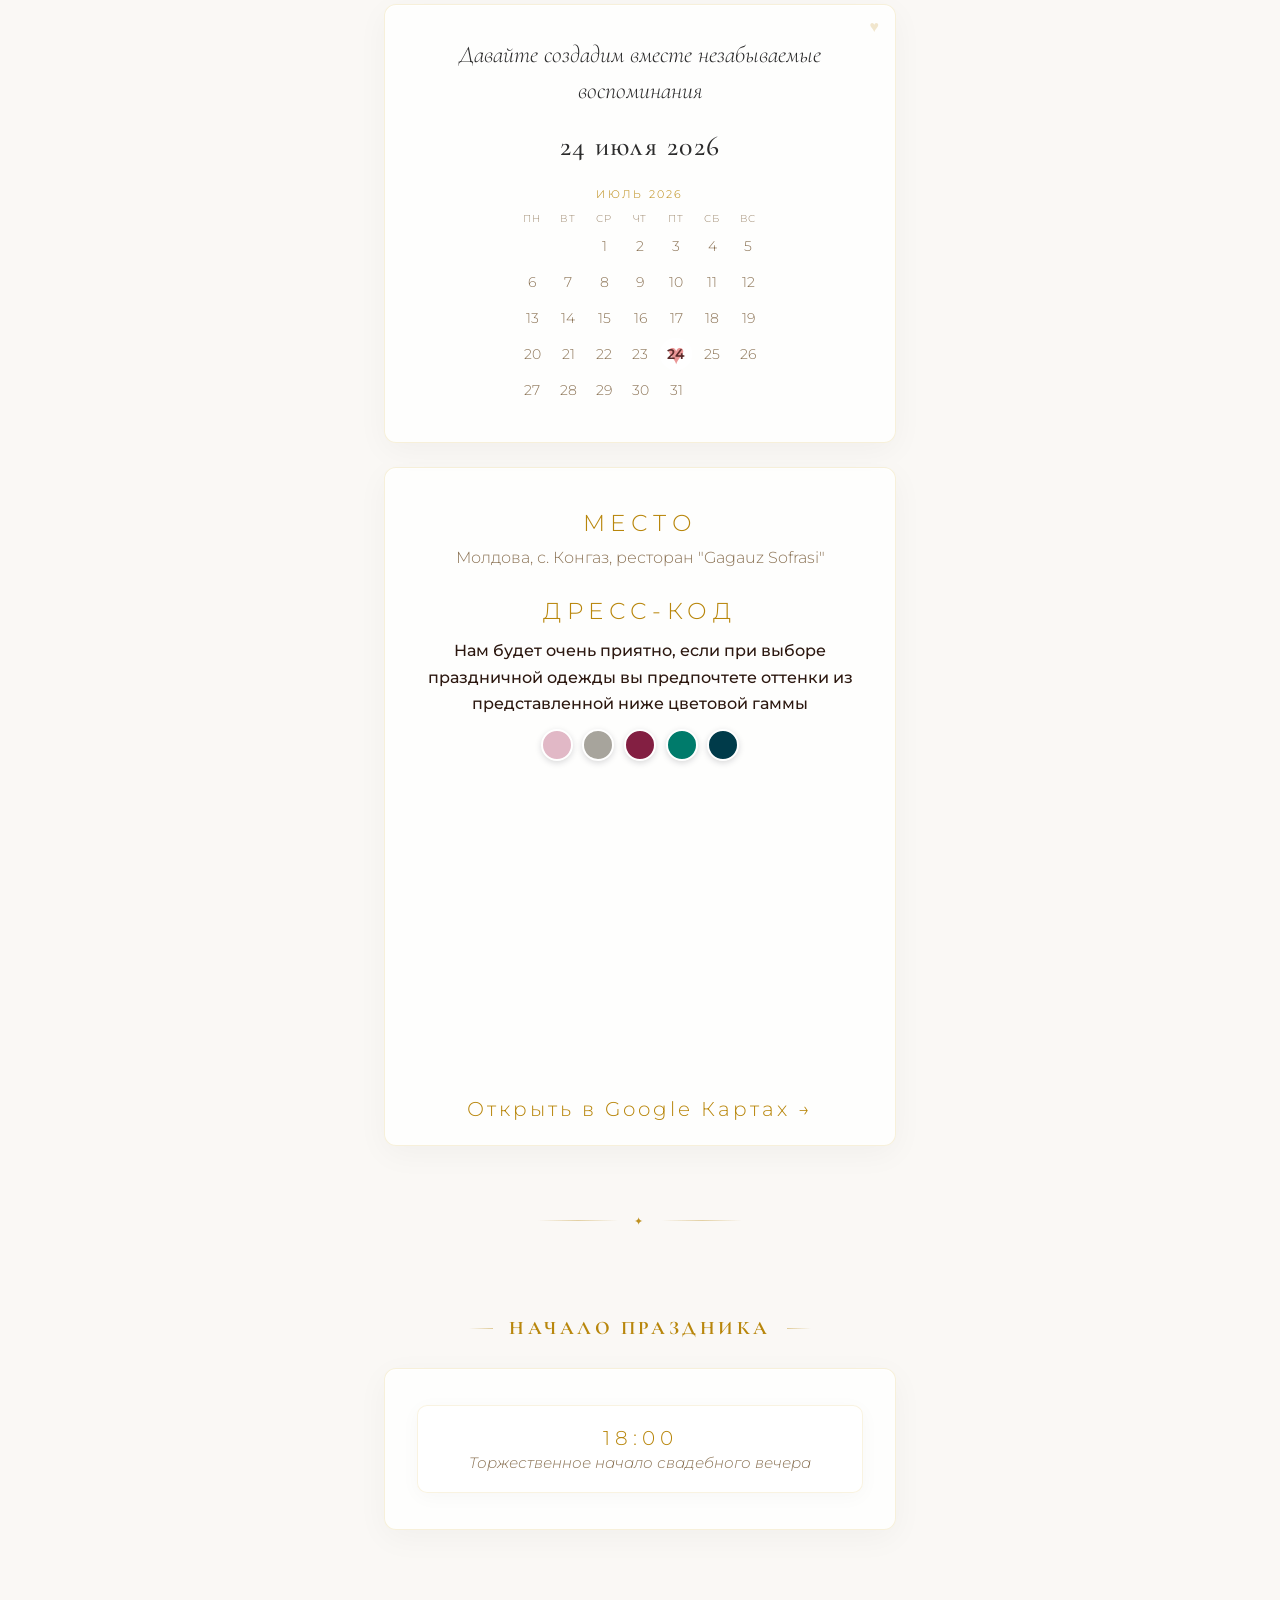
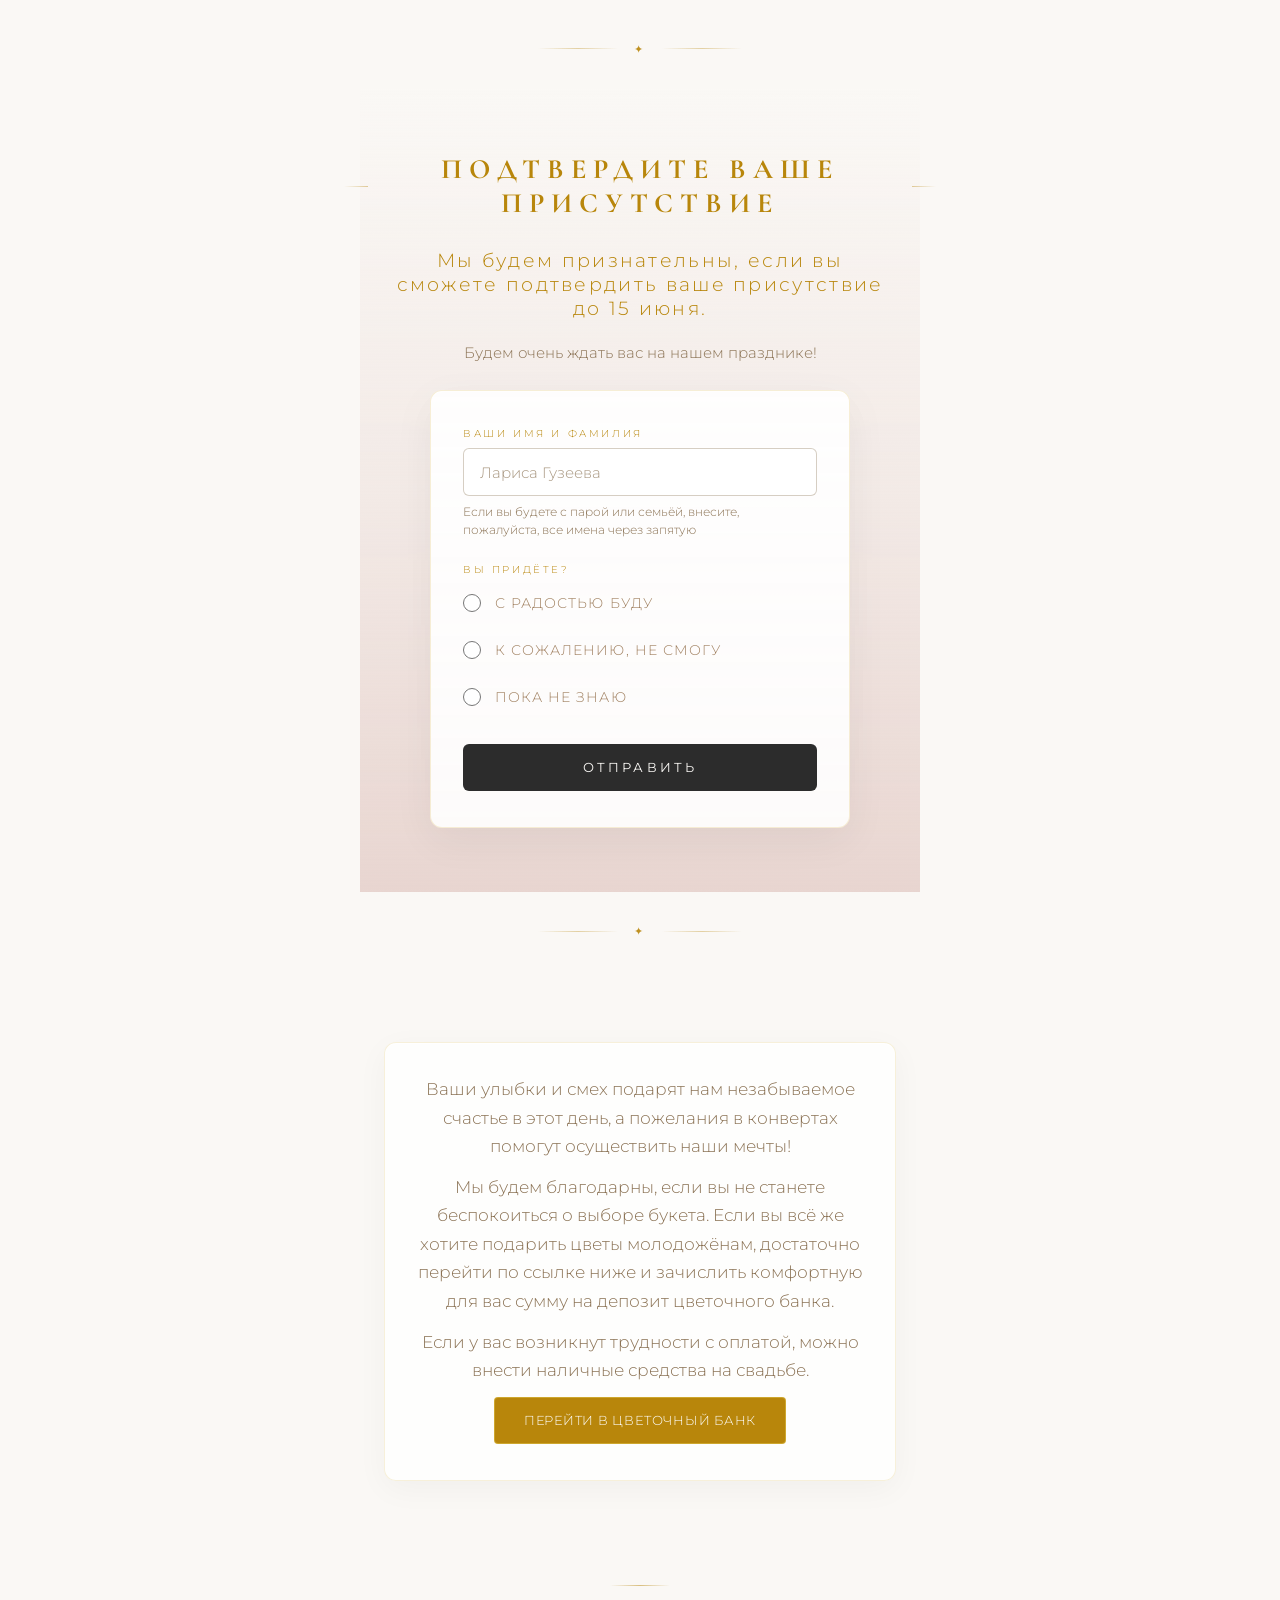
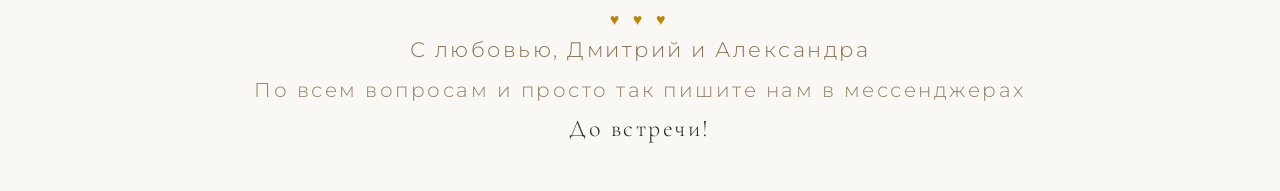
==== commit 2eca7e2c: "Update index.htmlcomment" ====
--- a/index.html
+++ b/index.html
@@ -132,7 +132,7 @@
     <div class="color-palette" style="display: flex; justify-content: center; align-items: center; gap: 0.6rem; width: 100%;">
         <div class="color-swatch" style="background-color: #E1B8C6;" title="Pantone 19-1224 TPX - Truffle"></div>
         <div class="color-swatch" style="background-color: #A7A49C;" title="Pantone 17-1115 TPX - Walnut"></div>
-        <div class="color-swatch" style="background-color: #A50034;" title="Pantone 19-4916 TPX - Deep Teal"></div>
+       <!-- <div class="color-swatch" style="background-color: #A50034;" title="Pantone 19-4916 TPX - Deep Teal"></div>  -->
         <div class="color-swatch" style="background-color: #831F42;" title="Pantone 19-1224 TPX - Truffle"></div>
         <div class="color-swatch" style="background-color: #007B6B;" title="Pantone 17-1115 TPX - Walnut"></div>
         <div class="color-swatch" style="background-color: #003B4A;" title="Pantone 19-4916 TPX - Deep Teal"></div>
